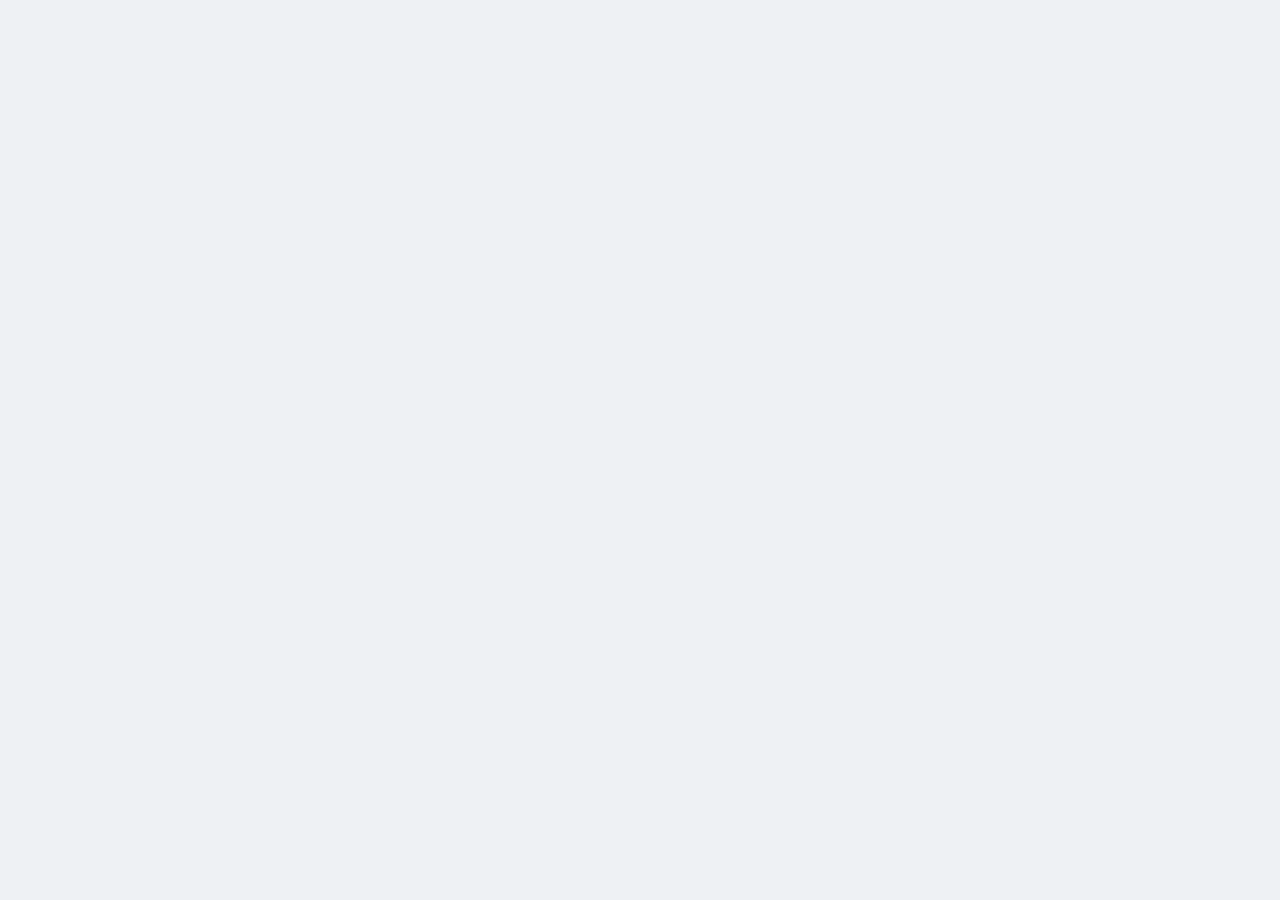
==== index.html @ 9378d2e9 "InvoiceDesk: open-source team invoicing on Supabase Team logins with admin and member roles, custome" ====
<!doctype html>
<html lang="en">
<head>
  <meta charset="utf-8">
  <meta name="viewport" content="width=device-width, initial-scale=1">
  <title>InvoiceDesk – invoicing for small teams</title>
  <meta name="description" content="Free, open-source invoicing for small businesses and freelancers: team logins, customers, items, payment methods, payment tracking and reports.">
  <meta name="theme-color" content="#0f766e">
  <link rel="icon" href="assets/img/favicon.svg" type="image/svg+xml">
  <link rel="stylesheet" href="assets/app.css">
  <script src="config.js"></script>
  <script type="module" src="assets/js/main.js"></script>
</head>
<body>
  <!-- shown until config.js has Supabase keys -->
  <section id="setup" class="center-screen" hidden>
    <div class="card narrow">
      <h1>Almost there</h1>
      <p>InvoiceDesk needs a Supabase project. Put your project URL and publishable key in <code>config.js</code>, then reload.
        See <code>README.md</code> for the 10-minute setup.</p>
    </div>
  </section>

  <section id="auth" class="center-screen" hidden>
    <div class="brand big"><img src="assets/img/favicon.svg" alt="" width="40" height="40"> InvoiceDesk</div>
    <form class="card narrow" id="auth-form">
      <h1 id="auth-title">Sign in</h1>
      <p class="msg" id="auth-msg" hidden></p>
      <label class="fld" id="auth-name"><span>Your name</span><input name="name" autocomplete="name" maxlength="80"></label>
      <label class="fld" id="auth-email"><span>Email</span><input name="email" type="email" autocomplete="email"></label>
      <label class="fld" id="auth-pass"><span>Password</span><input name="password" type="password" minlength="8"></label>
      <button class="btn primary block" id="auth-submit">Sign in</button>
      <div class="auth-links" id="auth-links"></div>
    </form>
    <p class="foot">Free and open source · Invoices, payments and reports for small teams</p>
  </section>

  <section id="onboard" class="center-screen" hidden>
    <div class="brand big"><img src="assets/img/favicon.svg" alt="" width="40" height="40"> InvoiceDesk</div>
    <div class="card narrow">
      <h1>Welcome!</h1>
      <p>You’re signed in as <strong id="onboard-email"></strong>.</p>
      <h2>Joining a team?</h2>
      <p class="sub">Ask your admin to invite this email address in <em>Team</em>, then click:</p>
      <button class="btn block" id="onboard-check" type="button">I’ve been invited – check again</button>
      <h2>Or start your own business</h2>
      <form id="onboard-form" class="stack">
        <label class="fld"><span>Business name</span><input name="name" required maxlength="120" placeholder="e.g. Sharma Design Studio"></label>
        <button class="btn primary block">Create business</button>
        <p class="sub">You’ll be its admin and can invite your team.</p>
      </form>
      <button class="btn ghost block" data-signout type="button">Sign out</button>
    </div>
  </section>

  <div id="shell" hidden>
    <header class="topbar">
      <button class="icon-btn" id="menu-btn" aria-label="Menu">☰</button>
      <span class="brand"><img src="assets/img/favicon.svg" alt="" width="24" height="24"> InvoiceDesk</span>
    </header>
    <aside class="sidebar">
      <div class="brand"><img src="assets/img/favicon.svg" alt="" width="28" height="28"> InvoiceDesk</div>
      <div class="biz" id="biz-name"></div>
      <nav id="nav" aria-label="Main"></nav>
      <div class="me-box">
        <div class="me" id="me"></div>
        <button class="btn sm ghost block" data-signout type="button">Sign out</button>
      </div>
    </aside>
    <main id="main"></main>
  </div>

  <div id="toast" class="toast" role="status" aria-live="polite" hidden></div>
  <div id="print-area"></div>
</body>
</html>
---- assets/app.css ----
:root {
  --bg: #eef1f4;
  --card: #ffffff;
  --ink: #1f2933;
  --muted: #6b7785;
  --line: #d9dee4;
  --soft: #f6f8fa;
  --accent: #0f766e;
  --accent-dark: #0b5d57;
  --accent-soft: #e6f4f2;
  --good: #15803d;
  --good-soft: #e8f6ec;
  --warn: #b45309;
  --warn-soft: #fdf3e2;
  --bad: #c2410c;
  --bad-soft: #fdece4;
  --radius: 10px;
  --side: 232px;
  font-family: system-ui, -apple-system, "Segoe UI", Roboto, Helvetica, Arial, sans-serif;
  color: var(--ink);
  font-size: 14px;
}
* { box-sizing: border-box; }
body { margin: 0; background: var(--bg); line-height: 1.45; }
button, input, select, textarea { font: inherit; color: inherit; }
[hidden] { display: none !important; }
a { color: var(--accent); }
h1 { font-size: 22px; margin: 0; }
h2 { font-size: 16px; margin: 0 0 12px; }
h3 { font-size: 14px; margin: 20px 0 10px; color: var(--muted); text-transform: uppercase; letter-spacing: .04em; }
code { background: var(--soft); padding: 1px 5px; border-radius: 4px; }
.sub, .hint { color: var(--muted); font-size: 12.5px; }
.hint { margin: 6px 0 0; }
.grow { flex: 1; }
.nowrap { white-space: nowrap; }
.lead { color: var(--muted); max-width: 760px; margin: -6px 0 16px; }
.loading { padding: 48px; text-align: center; color: var(--muted); }
.empty { padding: 28px; text-align: center; color: var(--muted); }

/* ---------- buttons & fields ---------- */
.btn {
  display: inline-flex; align-items: center; justify-content: center; gap: 6px; padding: 8px 14px;
  border: 1px solid var(--line); border-radius: 8px; background: var(--card); cursor: pointer;
  text-decoration: none; color: var(--ink); font-weight: 500; white-space: nowrap;
}
.btn:hover { background: var(--soft); }
.btn:disabled { opacity: .6; cursor: default; }
.btn.primary { background: var(--accent); border-color: var(--accent); color: #fff; }
.btn.primary:hover { background: var(--accent-dark); }
.btn.ghost { background: transparent; border-color: transparent; }
.btn.ghost:hover { background: rgba(0, 0, 0, .05); }
.btn.danger-ghost { background: transparent; border-color: transparent; color: var(--bad); }
.btn.danger-ghost:hover { background: var(--bad-soft); }
.btn.sm { padding: 5px 10px; font-size: 13px; }
.btn.block { width: 100%; }
.btn-row { display: flex; gap: 8px; }
.btn-row > * { flex: 1; }
.icon-btn { border: 0; background: transparent; cursor: pointer; padding: 4px 8px; border-radius: 6px; color: var(--muted); font-size: 15px; }
.icon-btn:hover { background: var(--soft); color: var(--ink); }

input, select, textarea {
  border: 1px solid var(--line); border-radius: 7px; padding: 7px 10px; background: #fff; min-width: 0;
}
input:focus, select:focus, textarea:focus { outline: 2px solid var(--accent-soft); border-color: var(--accent); }
textarea { resize: vertical; }
input:disabled, select:disabled, textarea:disabled { background: var(--soft); color: var(--ink); }
.fld { display: flex; flex-direction: column; gap: 4px; margin-bottom: 12px; min-width: 0; }
.fld > span { font-size: 12.5px; color: var(--muted); font-weight: 500; }
.fld.end { justify-content: flex-end; }
.fld.inline { flex-direction: row; align-items: center; gap: 6px; margin: 0; }
.row2 { display: grid; grid-template-columns: 1fr 1fr; gap: 12px; }
.row3 { display: grid; grid-template-columns: 1fr 1fr 1fr; gap: 12px; }
.check { display: inline-flex; align-items: center; gap: 8px; cursor: pointer; }
.with-btn { display: flex; gap: 8px; }
.with-btn select { flex: 1; }
.stack { display: flex; flex-direction: column; gap: 10px; }
.stack .fld { margin: 0; }

/* ---------- cards, chips, tables ---------- */
.card { background: var(--card); border: 1px solid var(--line); border-radius: var(--radius); padding: 18px; margin-bottom: 16px; }
.card.narrow { width: min(420px, 100%); }
.card-head { display: flex; align-items: center; justify-content: space-between; gap: 12px; margin-bottom: 12px; }
.card-head h2 { margin: 0; }
.chip { display: inline-block; padding: 2px 8px; border-radius: 999px; font-size: 12px; font-weight: 600; background: var(--soft); color: var(--muted); vertical-align: middle; }
.chip-paid { background: var(--good-soft); color: var(--good); }
.chip-partial { background: var(--warn-soft); color: var(--warn); }
.chip-overdue { background: var(--bad-soft); color: var(--bad); }
.chip-unpaid { background: #eef2ff; color: #4338ca; }
.chip-admin { background: var(--accent-soft); color: var(--accent); }
.table-wrap { padding: 0; overflow-x: auto; }
.table-wrap .card-head { padding: 16px 18px 0; }
.tbl { width: 100%; border-collapse: collapse; }
.tbl th { text-align: left; font-size: 12px; color: var(--muted); font-weight: 600; padding: 10px 14px; border-bottom: 1px solid var(--line); background: var(--soft); white-space: nowrap; }
.tbl td { padding: 10px 14px; border-bottom: 1px solid #eceff2; vertical-align: top; }
.tbl tbody tr:last-child td { border-bottom: 0; }
.tbl tfoot td { font-weight: 700; border-top: 1px solid var(--line); background: var(--soft); }
.tbl .r { text-align: right; }
.tbl tr.click { cursor: pointer; }
.tbl tr.click:hover td { background: #f9fbfb; }
.tbl.compact td, .tbl.compact th { padding: 7px 0; background: none; }
.tbl.compact td + td, .tbl.compact th + th { padding-left: 12px; }
.card > .tbl.compact { margin-top: -4px; }
.due { color: var(--warn); font-weight: 600; }
.bad-text { color: var(--bad); font-weight: 600; }
.share { display: inline-block; width: 60px; height: 6px; background: var(--soft); border-radius: 3px; overflow: hidden; vertical-align: middle; }
.share i { display: block; height: 100%; background: var(--accent); }
.bar-cell { width: 45%; }
.bar-cell .share { width: 100%; }

/* ---------- layout ---------- */
.center-screen { min-height: 100vh; display: flex; flex-direction: column; align-items: center; justify-content: center; padding: 24px 16px; gap: 18px; }
.center-screen h1 { margin-bottom: 14px; }
.center-screen h2 { margin: 20px 0 6px; font-size: 15px; }
.center-screen .foot { color: var(--muted); font-size: 12.5px; text-align: center; }
.msg { background: var(--accent-soft); border-radius: 8px; padding: 10px 12px; margin: 0 0 14px; }
.auth-links { display: flex; justify-content: space-between; flex-wrap: wrap; gap: 8px; margin-top: 14px; font-size: 13px; }
.brand { display: flex; align-items: center; gap: 10px; font-weight: 700; font-size: 17px; }
.brand.big { font-size: 24px; }

.topbar { display: none; }
.sidebar {
  position: fixed; inset: 0 auto 0 0; width: var(--side); background: #12302d; color: #d6e6e3;
  display: flex; flex-direction: column; padding: 18px 12px; gap: 14px; z-index: 20;
}
.sidebar .brand { color: #fff; padding: 0 8px; }
.biz { padding: 8px 10px; background: rgba(255, 255, 255, .07); border-radius: 8px; font-weight: 600; color: #fff; overflow: hidden; text-overflow: ellipsis; }
.biz select { width: 100%; background: transparent; color: #fff; border-color: rgba(255, 255, 255, .25); }
.biz select option { color: var(--ink); }
#nav { display: flex; flex-direction: column; gap: 2px; flex: 1; }
#nav a { display: flex; align-items: center; gap: 10px; padding: 9px 10px; border-radius: 8px; color: inherit; text-decoration: none; font-weight: 500; }
#nav a:hover { background: rgba(255, 255, 255, .07); color: #fff; }
#nav a.active { background: var(--accent); color: #fff; }
.me-box { border-top: 1px solid rgba(255, 255, 255, .1); padding-top: 12px; }
.me-box .btn { color: #d6e6e3; }
.me-box .btn:hover { background: rgba(255, 255, 255, .08); }
.me { display: flex; align-items: center; gap: 10px; padding: 0 6px 8px; }
.me-text { display: flex; flex-direction: column; min-width: 0; }
.me-text strong { color: #fff; overflow: hidden; text-overflow: ellipsis; white-space: nowrap; }
.me-text em { font-style: normal; font-size: 12px; opacity: .75; }
.avatar { width: 34px; height: 34px; border-radius: 50%; background: var(--accent); color: #fff; display: inline-flex; align-items: center; justify-content: center; font-weight: 700; font-size: 13px; flex-shrink: 0; }
.avatar.ghost { background: var(--soft); color: var(--muted); border: 1px dashed var(--line); }
#main { margin-left: var(--side); padding: 24px 28px 60px; max-width: calc(var(--side) + 1240px); }

.page-head { display: flex; align-items: center; justify-content: space-between; gap: 12px; margin-bottom: 18px; flex-wrap: wrap; }
.page-head .count { color: var(--muted); font-weight: 500; font-size: 16px; margin-left: 4px; }
.page-head .actions { display: flex; gap: 8px; flex-wrap: wrap; }
.toolbar { display: flex; gap: 10px; flex-wrap: wrap; align-items: center; margin-bottom: 14px; }
.toolbar input[type=search] { flex: 1; min-width: 200px; max-width: 360px; }
.custom-dates { display: inline-flex; align-items: center; gap: 6px; }
.banner { background: var(--warn-soft); border: 1px solid #f4d8a8; color: #7c3d06; border-radius: var(--radius); padding: 12px 14px; margin-bottom: 16px; }

.kpis { display: grid; grid-template-columns: repeat(3, 1fr); gap: 12px; margin-bottom: 16px; }
.kpis.six { grid-template-columns: repeat(3, 1fr); }
.kpi { background: var(--card); border: 1px solid var(--line); border-radius: var(--radius); padding: 14px 16px; display: flex; flex-direction: column; gap: 2px; border-left: 4px solid var(--line); min-width: 0; }
.kpi span { color: var(--muted); font-size: 12.5px; font-weight: 600; text-transform: uppercase; letter-spacing: .03em; }
.kpi strong { font-size: 22px; overflow-wrap: anywhere; }
.kpi em { font-style: normal; color: var(--muted); font-size: 12.5px; }
.kpi.good { border-left-color: var(--good); }
.kpi.warn { border-left-color: var(--warn); }
.kpi.bad { border-left-color: var(--bad); }
.kpi.bad strong { color: var(--bad); }
.grid2 { display: grid; grid-template-columns: 1fr 1fr; gap: 16px; }
.grid2 > .card { margin-bottom: 16px; }

.chart { width: 100%; height: auto; max-height: 260px; display: block; }
.chart .axis { stroke: var(--line); }
.chart text { font-size: 11px; fill: var(--muted); }
.bar-inv { fill: #a7b4c2; background: #a7b4c2; }
.bar-rec { fill: var(--accent); background: var(--accent); }
.legend { display: inline-flex; align-items: center; gap: 6px; font-size: 12.5px; color: var(--muted); }
.legend i { display: inline-block; width: 10px; height: 10px; border-radius: 2px; margin-left: 8px; }

/* ---------- invoice editor ---------- */
.editor { display: grid; grid-template-columns: minmax(0, 1fr) 280px; gap: 18px; align-items: start; }
.paper { padding: 28px; margin: 0; }
.paper fieldset { border: 0; padding: 0; margin: 0; min-width: 0; }
.p-top { display: flex; justify-content: space-between; gap: 24px; }
.p-from { flex: 1; max-width: 360px; }
.p-title { display: flex; flex-direction: column; align-items: flex-end; gap: 8px; }
.title-in { font-size: 28px; font-weight: 300; text-align: right; width: 220px; letter-spacing: 1px; }
.p-title .fld.inline input { width: 160px; text-align: right; }
.p-mid { display: grid; grid-template-columns: minmax(0, 1fr) 220px; gap: 24px; margin-top: 18px; }
.p-meta .fld { margin-bottom: 8px; }
.lines { width: 100%; border-collapse: collapse; margin-top: 18px; table-layout: fixed; }
.lines th { background: #1f2933; color: #fff; padding: 8px 10px; text-align: left; font-size: 12.5px; font-weight: 600; }
.lines th:first-child { border-radius: 7px 0 0 7px; }
.lines th:last-child { border-radius: 0 7px 7px 0; width: 40px; }
.lines th:nth-child(2) { width: 90px; }
.lines th:nth-child(3), .lines th:nth-child(4) { width: 130px; }
.lines .r { text-align: right; }
.lines td { padding: 6px 4px; border-bottom: 1px solid #eceff2; }
.lines td input { width: 100%; }
.lines td.r input { text-align: right; }
.lines td.amount { padding-right: 10px; white-space: nowrap; }
.line-actions { display: flex; gap: 10px; align-items: center; margin-top: 10px; flex-wrap: wrap; }
select.sm { padding: 5px 8px; font-size: 13px; }
.p-bottom { display: grid; grid-template-columns: minmax(0, 1fr) 300px; gap: 24px; margin-top: 22px; }
.t-row { display: flex; justify-content: space-between; align-items: center; gap: 10px; padding: 5px 0; }
.t-row.strong { font-weight: 700; }
.t-row.bal { border-top: 1px solid var(--line); margin-top: 4px; padding-top: 9px; font-size: 15px; }
.t-row.adj { color: var(--muted); }
.adj-in { display: inline-flex; gap: 4px; }
.adj-in input { width: 84px; text-align: right; }
.adj-in select { padding: 7px 4px; }
.tax-label { width: 80px; padding: 3px 6px; }
.p-pay { margin-top: 22px; padding-top: 16px; border-top: 1px solid var(--line); }
.p-pay-head { display: flex; justify-content: space-between; margin-bottom: 10px; }
.pay-picks { display: grid; grid-template-columns: repeat(auto-fill, minmax(200px, 1fr)); gap: 8px; }
.pay-pick { display: flex; gap: 8px; align-items: flex-start; padding: 9px 10px; border: 1px solid var(--line); border-radius: 8px; cursor: pointer; }
.pay-pick:has(input:checked) { border-color: var(--accent); background: var(--accent-soft); }
.pay-pick span { display: flex; flex-direction: column; min-width: 0; }
.pay-pick em { font-style: normal; color: var(--muted); font-size: 12.5px; overflow: hidden; text-overflow: ellipsis; white-space: nowrap; }
.side-panel { position: sticky; top: 16px; }
.side-panel .card { margin-bottom: 12px; }
.side-panel .small { font-size: 13px; }
.panel-head { display: flex; justify-content: space-between; }
.pay-list { list-style: none; margin: 0; padding: 0; display: flex; flex-direction: column; gap: 8px; }
.pay-list li { display: flex; justify-content: space-between; gap: 8px; padding: 8px 10px; background: var(--good-soft); border-radius: 8px; }
.preview-paper { background: #fff; padding: 28px; border: 1px solid var(--line); border-radius: 6px; }

/* ---------- payment methods, team, settings ---------- */
.pm-grid { display: grid; grid-template-columns: repeat(auto-fill, minmax(280px, 1fr)); gap: 12px; }
.pm { display: flex; gap: 14px; align-items: flex-start; margin: 0; }
.pm.click { cursor: pointer; }
.pm.click:hover { border-color: var(--accent); }
.pm-qr { width: 72px; height: 72px; object-fit: contain; border: 1px solid var(--line); border-radius: 6px; }
.pm-icon { width: 44px; height: 44px; border-radius: 10px; background: var(--accent-soft); color: var(--accent); display: flex; align-items: center; justify-content: center; font-weight: 800; font-size: 18px; flex-shrink: 0; }
.pm-text { min-width: 0; }
.pm-name { font-weight: 700; }
.pm-type { color: var(--muted); font-size: 12.5px; }
.pm-value { white-space: pre-wrap; margin-top: 6px; overflow-wrap: anywhere; }
.qr-pick, .logo-pick { display: flex; align-items: center; gap: 10px; flex-wrap: wrap; }
.qr-pick img { width: 90px; height: 90px; object-fit: contain; border: 1px solid var(--line); border-radius: 6px; }
.logo-pick img { max-width: 140px; max-height: 60px; object-fit: contain; }
.fld em { font-style: normal; font-weight: 400; }
.people { list-style: none; margin: 0; padding: 0; }
.people li { display: flex; align-items: center; gap: 12px; padding: 10px 0; border-bottom: 1px solid #eceff2; flex-wrap: wrap; }
.people li:last-child { border-bottom: 0; }
.invite-form { display: flex; gap: 8px; flex-wrap: wrap; }
.invite-form input { flex: 1; min-width: 220px; }
.perm-card { display: flex; flex-direction: column; gap: 6px; background: var(--accent-soft); border-color: #bfe0db; }
.switch-row { display: flex; gap: 12px; align-items: flex-start; padding: 12px; border: 1px solid var(--line); border-radius: 8px; margin-bottom: 10px; cursor: pointer; }
.switch-row input { width: 18px; height: 18px; margin-top: 2px; accent-color: var(--accent); }
.switch-row span { display: flex; flex-direction: column; }
.switch-row em { font-style: normal; color: var(--muted); font-size: 13px; }
.form-end { display: flex; justify-content: flex-end; margin-top: 8px; }
input[type=checkbox] { accent-color: var(--accent); }

/* ---------- dialog & toast ---------- */
.dlg { border: 0; border-radius: 12px; padding: 0; width: min(520px, calc(100vw - 24px)); box-shadow: 0 20px 60px rgba(0, 0, 0, .25); }
.dlg.wide { width: min(860px, calc(100vw - 24px)); }
.dlg::backdrop { background: rgba(15, 23, 32, .45); }
.dlg header { display: flex; justify-content: space-between; align-items: center; padding: 16px 18px 6px; }
.dlg header h2 { margin: 0; }
.dlg-body { padding: 10px 18px; max-height: 70vh; overflow: auto; }
.dlg footer { display: flex; gap: 8px; padding: 12px 18px 16px; border-top: 1px solid #eceff2; }
.toast { position: fixed; left: 50%; bottom: 24px; transform: translateX(-50%); background: #1f2933; color: #fff; padding: 10px 16px; border-radius: 8px; z-index: 1000; max-width: calc(100vw - 32px); box-shadow: 0 8px 24px rgba(0, 0, 0, .2); }
.toast.error { background: var(--bad); }

/* ---------- printable invoice (also used for the PDF) ---------- */
#print-area { display: none; }
.doc { -webkit-print-color-adjust: exact; print-color-adjust: exact; width: 100%; color: #1f2933; font-family: Helvetica, Arial, sans-serif; font-size: 11px; line-height: 1.45; background: #fff; }
.doc * { box-sizing: border-box; }
.doc .d-top { display: flex; justify-content: space-between; gap: 24px; }
.doc .d-logo { max-width: 200px; max-height: 90px; object-fit: contain; display: block; margin-bottom: 12px; }
.doc .d-title { text-align: right; }
.doc .d-title h1 { margin: 0; font-size: 30px; font-weight: 300; letter-spacing: 1px; }
.doc .d-title .num { color: #6b7785; font-size: 13px; margin-top: 2px; }
.doc .d-stamp { display: inline-block; margin-top: 8px; padding: 3px 12px; border: 2px solid #15803d; color: #15803d; border-radius: 4px; font-weight: 800; letter-spacing: 2px; font-size: 13px; }
.doc .d-from { font-weight: 600; white-space: pre-wrap; }
.doc .d-mid { display: flex; justify-content: space-between; gap: 24px; margin-top: 24px; }
.doc .d-parties { display: flex; gap: 32px; }
.doc .k { color: #6b7785; margin-bottom: 2px; }
.doc .d-parties .v { white-space: pre-wrap; font-weight: 600; min-width: 120px; }
.doc .d-meta { border-collapse: collapse; }
.doc .d-meta td { padding: 2px 0 2px 16px; text-align: right; }
.doc .d-meta td:first-child { color: #6b7785; }
.doc .d-meta tr.bal td { background: #f1f4f7; font-weight: 700; padding-top: 6px; padding-bottom: 6px; font-size: 12px; }
.doc .d-meta tr.bal td:last-child { padding-right: 8px; }
.doc .d-items { width: 100%; border-collapse: collapse; margin-top: 28px; table-layout: fixed; }
.doc .d-items th:nth-child(2) { width: 70px; }
.doc .d-items th:nth-child(3), .doc .d-items th:nth-child(4) { width: 120px; }
.doc .d-items td:first-child { overflow-wrap: anywhere; }
.doc .d-items th { background: #1f2933; color: #fff; text-align: left; padding: 7px 10px; font-weight: 600; }
.doc .d-items td { padding: 8px 10px; border-bottom: 1px solid #e6e9ed; vertical-align: top; white-space: pre-wrap; }
.doc .d-items .r { text-align: right; white-space: nowrap; }
.doc .d-items tr { page-break-inside: avoid; }
.doc .d-totals { margin-left: auto; margin-top: 16px; border-collapse: collapse; min-width: 260px; page-break-inside: avoid; }
.doc .d-totals td { padding: 3px 0 3px 24px; text-align: right; }
.doc .d-totals td:first-child { color: #6b7785; }
.doc .d-totals tr.strong td { font-weight: 700; color: #1f2933; }
.doc .d-totals tr.bal td { border-top: 1px solid #d9dee4; padding-top: 8px; font-size: 13px; }
.doc .d-pays { margin-top: 26px; page-break-inside: avoid; }
.doc .d-h { font-weight: 700; font-size: 12px; margin-bottom: 8px; border-bottom: 1px solid #e6e9ed; padding-bottom: 4px; }
.doc .d-pay-grid { display: flex; flex-wrap: wrap; gap: 14px 28px; }
.doc .d-pay { display: flex; gap: 10px; align-items: flex-start; max-width: 320px; }
.doc .d-pay .v { white-space: pre-wrap; font-weight: 600; overflow-wrap: anywhere; }
.doc .d-qr { width: 96px; height: 96px; object-fit: contain; image-rendering: pixelated; }
.doc .d-notes { margin-top: 26px; page-break-inside: avoid; }
.doc .d-notes .v { white-space: pre-wrap; margin-bottom: 14px; }

@page { margin: 12.7mm; }
@media print {
  body { background: #fff; }
  body > *:not(#print-area) { display: none !important; }
  #print-area { display: block; }
}

/* ---------- small screens ---------- */
@media (max-width: 1100px) {
  .editor { grid-template-columns: 1fr; }
  .side-panel { position: static; }
  .kpis.six { grid-template-columns: repeat(2, 1fr); }
}
@media (max-width: 860px) {
  .topbar { display: flex; align-items: center; gap: 8px; position: sticky; top: 0; z-index: 15; background: #12302d; color: #fff; padding: 10px 12px; }
  .topbar .icon-btn { color: #fff; font-size: 20px; }
  .sidebar { transform: translateX(-100%); transition: transform .2s; box-shadow: 0 0 40px rgba(0, 0, 0, .3); }
  #shell.nav-open .sidebar { transform: none; }
  #main { margin-left: 0; padding: 16px 16px 60px; }
  .kpis, .grid2 { grid-template-columns: 1fr; }
  .p-top, .p-mid, .p-bottom { grid-template-columns: 1fr; display: grid; }
  .p-title { align-items: stretch; }
  .title-in, .p-title .fld.inline input { width: 100%; text-align: left; }
  .p-from { max-width: none; }
  .paper { padding: 16px; }
  .row3 { grid-template-columns: 1fr 1fr; }
}
@media (max-width: 560px) {
  .kpis.six { grid-template-columns: 1fr; }
  .row2, .row3 { grid-template-columns: 1fr; }
  .lines thead { display: none; }
  .lines, .lines tbody, .lines tr { display: block; }
  .lines tr { display: grid; grid-template-columns: 1fr 1fr 1fr auto; gap: 6px; padding: 10px 0; border-bottom: 1px solid #eceff2; }
  .lines td { border: 0; padding: 0; }
  .lines td:first-child { grid-column: 1 / -1; }
  .lines td.amount { align-self: center; }
}
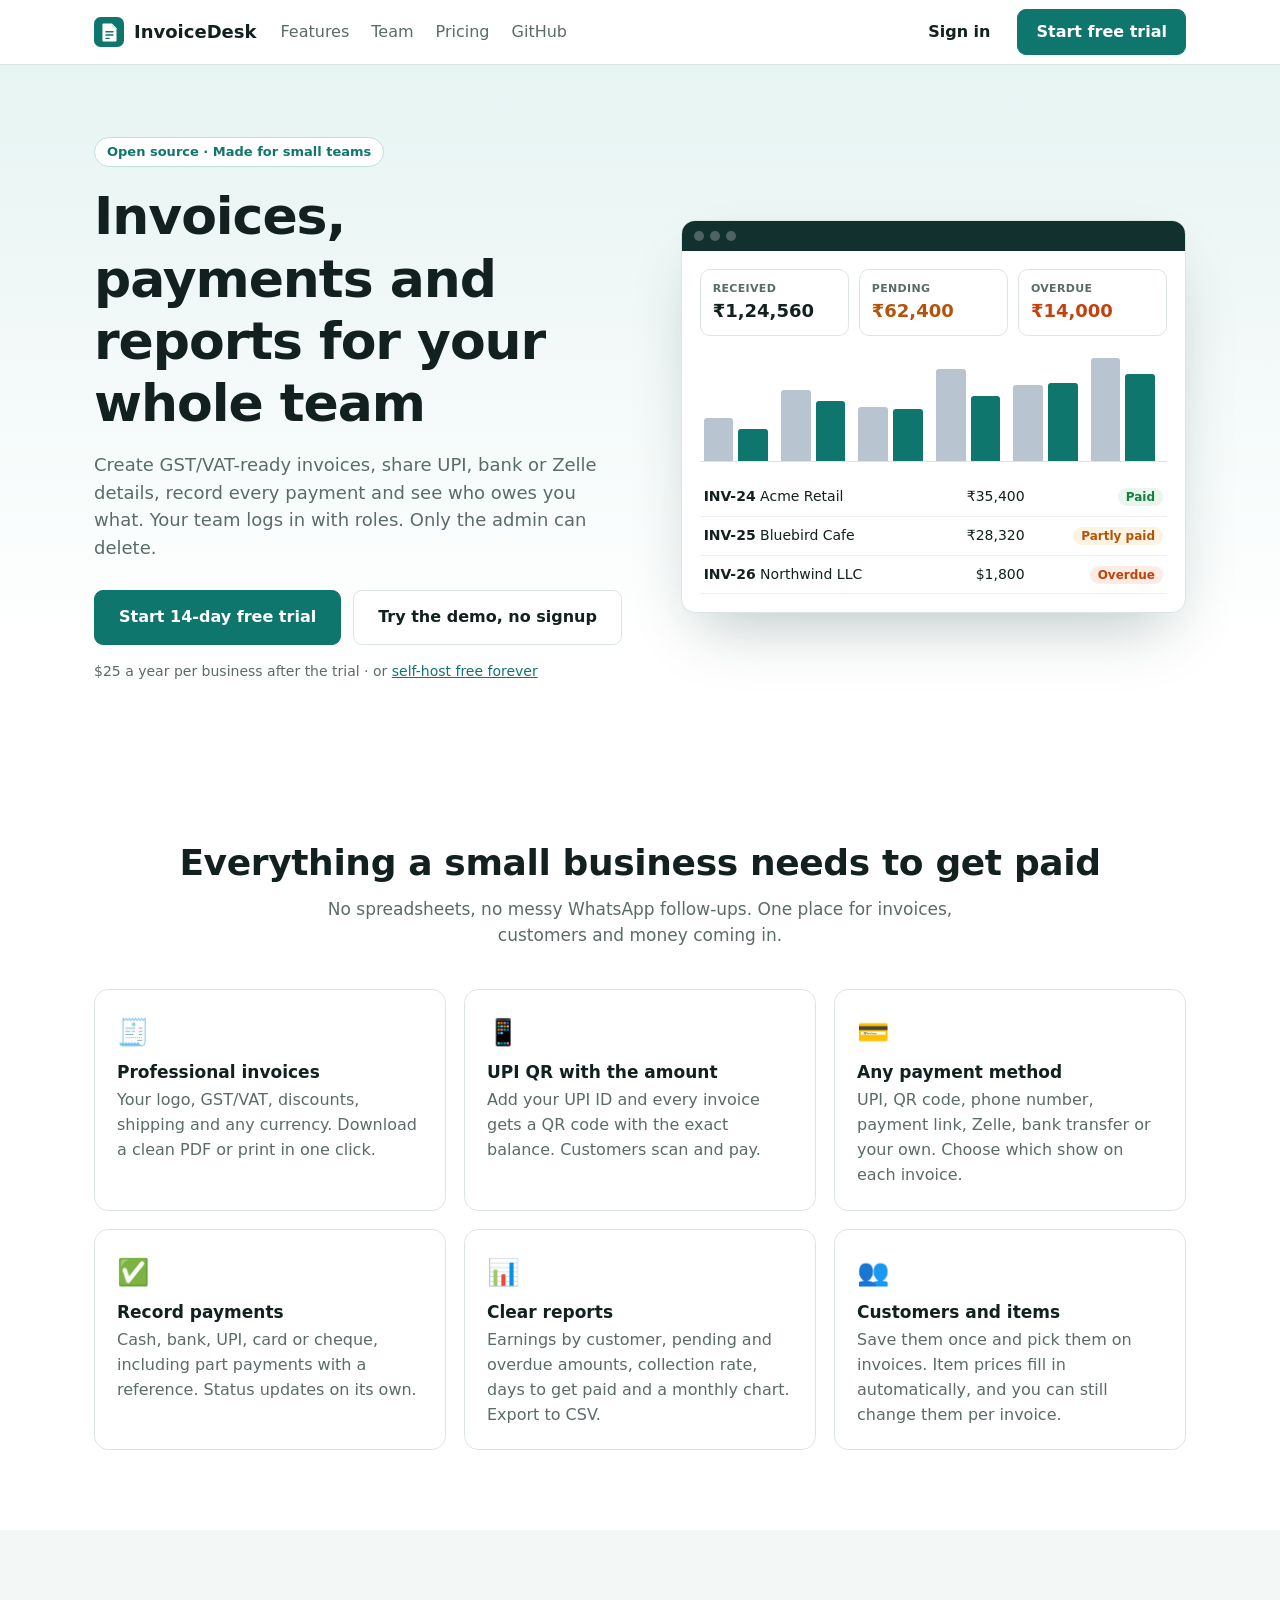
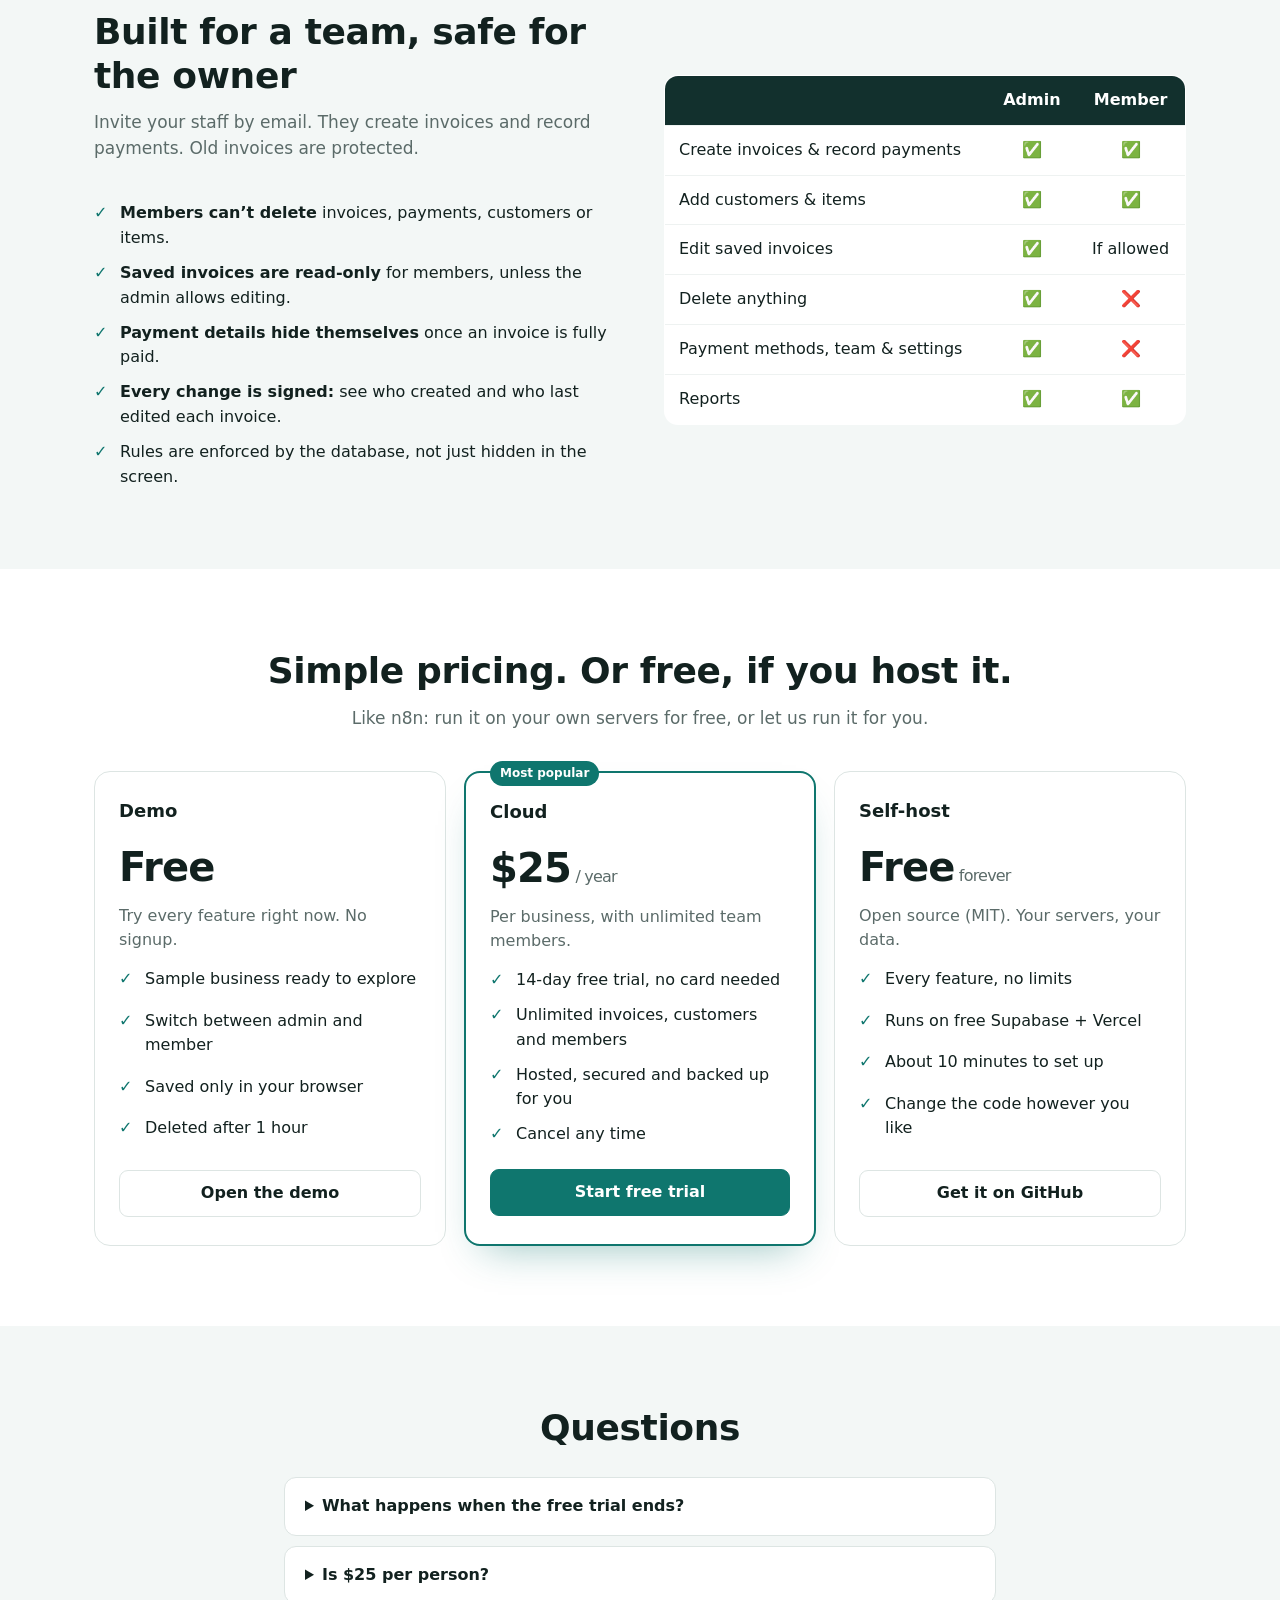
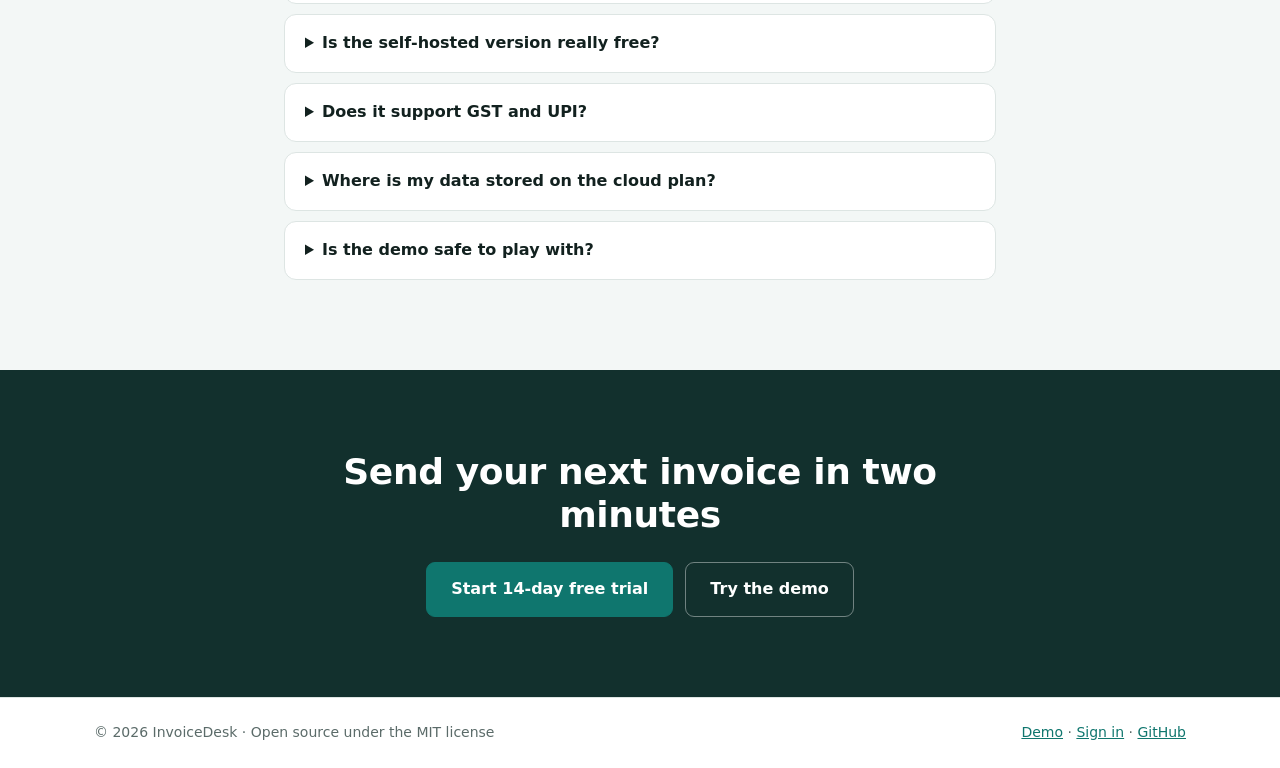
==== commit bc3d732c: "Add landing page, no-signup demo and optional Polar billing - Landing page with pricing: free demo, " ====
--- a/index.html
+++ b/index.html
@@ -3,74 +3,199 @@
 <head>
   <meta charset="utf-8">
   <meta name="viewport" content="width=device-width, initial-scale=1">
-  <title>InvoiceDesk – invoicing for small teams</title>
-  <meta name="description" content="Free, open-source invoicing for small businesses and freelancers: team logins, customers, items, payment methods, payment tracking and reports.">
+  <title>InvoiceDesk – open-source invoicing for small teams</title>
+  <meta name="description" content="Invoicing for small businesses and freelancers with team logins, customers, items, UPI / bank / Zelle payment details, payment tracking and reports. Self-host free, or use our cloud for $25 a year.">
   <meta name="theme-color" content="#0f766e">
+  <meta property="og:type" content="website">
+  <meta property="og:title" content="InvoiceDesk – open-source invoicing for small teams">
+  <meta property="og:description" content="Team logins, payment tracking and reports. Self-host free, or $25/year on our cloud. Try the demo without signing up.">
   <link rel="icon" href="assets/img/favicon.svg" type="image/svg+xml">
-  <link rel="stylesheet" href="assets/app.css">
+  <link rel="stylesheet" href="assets/site.css">
   <script src="config.js"></script>
-  <script type="module" src="assets/js/main.js"></script>
+  <!-- self-hosted copies can skip this page: set landing: false in config.js -->
+  <!-- email confirmation / password reset links that land here belong to the app -->
+  <script>
+    if ((window.INVOICEDESK && window.INVOICEDESK.landing === false) || /[?&](code|error_description)=/.test(location.search) || /access_token=|error_description=/.test(location.hash))
+      location.replace('app/' + location.search + location.hash);
+  </script>
+  <script type="application/ld+json">
+  {"@context":"https://schema.org","@type":"SoftwareApplication","name":"InvoiceDesk","applicationCategory":"BusinessApplication","operatingSystem":"Web",
+   "offers":[{"@type":"Offer","price":"0","priceCurrency":"USD","description":"Self-hosted, open source"},{"@type":"Offer","price":"25","priceCurrency":"USD","description":"Cloud, per business per year"}]}
+  </script>
 </head>
 <body>
-  <!-- shown until config.js has Supabase keys -->
-  <section id="setup" class="center-screen" hidden>
-    <div class="card narrow">
-      <h1>Almost there</h1>
-      <p>InvoiceDesk needs a Supabase project. Put your project URL and publishable key in <code>config.js</code>, then reload.
-        See <code>README.md</code> for the 10-minute setup.</p>
+  <header class="nav">
+    <div class="wrap nav-in">
+      <a class="logo" href="./"><img src="assets/img/favicon.svg" alt="" width="30" height="30"> InvoiceDesk</a>
+      <nav class="links" aria-label="Main">
+        <a href="#features">Features</a>
+        <a href="#team">Team</a>
+        <a href="#pricing">Pricing</a>
+        <a href="https://github.com/amanverma-gh/invoicedesk" target="_blank" rel="noopener">GitHub</a>
+      </nav>
+      <div class="nav-cta">
+        <a class="btn ghost" href="app/">Sign in</a>
+        <a class="btn primary" href="app/#signup">Start free trial</a>
+      </div>
     </div>
-  </section>
-
-  <section id="auth" class="center-screen" hidden>
-    <div class="brand big"><img src="assets/img/favicon.svg" alt="" width="40" height="40"> InvoiceDesk</div>
-    <form class="card narrow" id="auth-form">
-      <h1 id="auth-title">Sign in</h1>
-      <p class="msg" id="auth-msg" hidden></p>
-      <label class="fld" id="auth-name"><span>Your name</span><input name="name" autocomplete="name" maxlength="80"></label>
-      <label class="fld" id="auth-email"><span>Email</span><input name="email" type="email" autocomplete="email"></label>
-      <label class="fld" id="auth-pass"><span>Password</span><input name="password" type="password" minlength="8"></label>
-      <button class="btn primary block" id="auth-submit">Sign in</button>
-      <div class="auth-links" id="auth-links"></div>
-    </form>
-    <p class="foot">Free and open source · Invoices, payments and reports for small teams</p>
-  </section>
-
-  <section id="onboard" class="center-screen" hidden>
-    <div class="brand big"><img src="assets/img/favicon.svg" alt="" width="40" height="40"> InvoiceDesk</div>
-    <div class="card narrow">
-      <h1>Welcome!</h1>
-      <p>You’re signed in as <strong id="onboard-email"></strong>.</p>
-      <h2>Joining a team?</h2>
-      <p class="sub">Ask your admin to invite this email address in <em>Team</em>, then click:</p>
-      <button class="btn block" id="onboard-check" type="button">I’ve been invited – check again</button>
-      <h2>Or start your own business</h2>
-      <form id="onboard-form" class="stack">
-        <label class="fld"><span>Business name</span><input name="name" required maxlength="120" placeholder="e.g. Sharma Design Studio"></label>
-        <button class="btn primary block">Create business</button>
-        <p class="sub">You’ll be its admin and can invite your team.</p>
-      </form>
-      <button class="btn ghost block" data-signout type="button">Sign out</button>
+  </header>
+
+  <main>
+    <section class="hero">
+      <div class="wrap hero-in">
+        <div class="hero-text">
+          <span class="eyebrow">Open source · Made for small teams</span>
+          <h1>Invoices, payments and reports for your whole team</h1>
+          <p class="lead">Create GST/VAT-ready invoices, share UPI, bank or Zelle details, record every payment and see who owes you what. Your team logs in with roles. Only the admin can delete.</p>
+          <div class="cta-row">
+            <a class="btn primary big" href="app/#signup">Start 14-day free trial</a>
+            <a class="btn big" href="demo/">Try the demo, no signup</a>
+          </div>
+          <p class="fine">$25 a year per business after the trial · or <a href="https://github.com/amanverma-gh/invoicedesk" target="_blank" rel="noopener">self-host free forever</a></p>
+        </div>
+
+        <div class="mock" aria-hidden="true">
+          <div class="mock-bar"><i></i><i></i><i></i></div>
+          <div class="mock-body">
+            <div class="mock-kpis">
+              <div><span>Received</span><b>₹1,24,560</b></div>
+              <div><span>Pending</span><b class="warn">₹62,400</b></div>
+              <div><span>Overdue</span><b class="bad">₹14,000</b></div>
+            </div>
+            <div class="mock-chart">
+              <i style="height:40%"></i><i class="r" style="height:30%"></i>
+              <i style="height:65%"></i><i class="r" style="height:55%"></i>
+              <i style="height:50%"></i><i class="r" style="height:48%"></i>
+              <i style="height:85%"></i><i class="r" style="height:60%"></i>
+              <i style="height:70%"></i><i class="r" style="height:72%"></i>
+              <i style="height:95%"></i><i class="r" style="height:80%"></i>
+            </div>
+            <table>
+              <tr><td><b>INV-24</b> Acme Retail</td><td>₹35,400</td><td><em class="paid">Paid</em></td></tr>
+              <tr><td><b>INV-25</b> Bluebird Cafe</td><td>₹28,320</td><td><em class="part">Partly paid</em></td></tr>
+              <tr><td><b>INV-26</b> Northwind LLC</td><td>$1,800</td><td><em class="due">Overdue</em></td></tr>
+            </table>
+          </div>
+        </div>
+      </div>
+    </section>
+
+    <section class="section" id="features">
+      <div class="wrap">
+        <h2>Everything a small business needs to get paid</h2>
+        <p class="section-lead">No spreadsheets, no messy WhatsApp follow-ups. One place for invoices, customers and money coming in.</p>
+        <div class="grid3">
+          <article class="feat"><span>🧾</span><h3>Professional invoices</h3><p>Your logo, GST/VAT, discounts, shipping and any currency. Download a clean PDF or print in one click.</p></article>
+          <article class="feat"><span>📱</span><h3>UPI QR with the amount</h3><p>Add your UPI ID and every invoice gets a QR code with the exact balance. Customers scan and pay.</p></article>
+          <article class="feat"><span>💳</span><h3>Any payment method</h3><p>UPI, QR code, phone number, payment link, Zelle, bank transfer or your own. Choose which show on each invoice.</p></article>
+          <article class="feat"><span>✅</span><h3>Record payments</h3><p>Cash, bank, UPI, card or cheque, including part payments with a reference. Status updates on its own.</p></article>
+          <article class="feat"><span>📊</span><h3>Clear reports</h3><p>Earnings by customer, pending and overdue amounts, collection rate, days to get paid and a monthly chart. Export to CSV.</p></article>
+          <article class="feat"><span>👥</span><h3>Customers and items</h3><p>Save them once and pick them on invoices. Item prices fill in automatically, and you can still change them per invoice.</p></article>
+        </div>
+      </div>
+    </section>
+
+    <section class="section alt" id="team">
+      <div class="wrap team-in">
+        <div>
+          <h2>Built for a team, safe for the owner</h2>
+          <p class="section-lead left">Invite your staff by email. They create invoices and record payments. Old invoices are protected.</p>
+          <ul class="ticks">
+            <li><b>Members can’t delete</b> invoices, payments, customers or items.</li>
+            <li><b>Saved invoices are read-only</b> for members, unless the admin allows editing.</li>
+            <li><b>Payment details hide themselves</b> once an invoice is fully paid.</li>
+            <li><b>Every change is signed:</b> see who created and who last edited each invoice.</li>
+            <li>Rules are enforced by the database, not just hidden in the screen.</li>
+          </ul>
+        </div>
+        <table class="roles">
+          <thead><tr><th></th><th>Admin</th><th>Member</th></tr></thead>
+          <tbody>
+            <tr><td>Create invoices &amp; record payments</td><td>✅</td><td>✅</td></tr>
+            <tr><td>Add customers &amp; items</td><td>✅</td><td>✅</td></tr>
+            <tr><td>Edit saved invoices</td><td>✅</td><td>If allowed</td></tr>
+            <tr><td>Delete anything</td><td>✅</td><td>❌</td></tr>
+            <tr><td>Payment methods, team &amp; settings</td><td>✅</td><td>❌</td></tr>
+            <tr><td>Reports</td><td>✅</td><td>✅</td></tr>
+          </tbody>
+        </table>
+      </div>
+    </section>
+
+    <section class="section" id="pricing">
+      <div class="wrap">
+        <h2>Simple pricing. Or free, if you host it.</h2>
+        <p class="section-lead">Like n8n: run it on your own servers for free, or let us run it for you.</p>
+        <div class="grid3 prices">
+          <article class="price">
+            <h3>Demo</h3>
+            <div class="amount">Free</div>
+            <p class="desc">Try every feature right now. No signup.</p>
+            <ul class="ticks">
+              <li>Sample business ready to explore</li>
+              <li>Switch between admin and member</li>
+              <li>Saved only in your browser</li>
+              <li>Deleted after 1 hour</li>
+            </ul>
+            <a class="btn block" href="demo/">Open the demo</a>
+          </article>
+          <article class="price featured">
+            <span class="badge">Most popular</span>
+            <h3>Cloud</h3>
+            <div class="amount">$25<span> / year</span></div>
+            <p class="desc">Per business, with unlimited team members.</p>
+            <ul class="ticks">
+              <li>14-day free trial, no card needed</li>
+              <li>Unlimited invoices, customers and members</li>
+              <li>Hosted, secured and backed up for you</li>
+              <li>Cancel any time</li>
+            </ul>
+            <a class="btn primary block" href="app/#signup">Start free trial</a>
+          </article>
+          <article class="price">
+            <h3>Self-host</h3>
+            <div class="amount">Free<span> forever</span></div>
+            <p class="desc">Open source (MIT). Your servers, your data.</p>
+            <ul class="ticks">
+              <li>Every feature, no limits</li>
+              <li>Runs on free Supabase + Vercel</li>
+              <li>About 10 minutes to set up</li>
+              <li>Change the code however you like</li>
+            </ul>
+            <a class="btn block" href="https://github.com/amanverma-gh/invoicedesk" target="_blank" rel="noopener">Get it on GitHub</a>
+          </article>
+        </div>
+      </div>
+    </section>
+
+    <section class="section alt" id="faq">
+      <div class="wrap narrow">
+        <h2>Questions</h2>
+        <details><summary>What happens when the free trial ends?</summary><p>Your account is locked until the admin subscribes for $25 a year. Nothing is deleted: subscribe and everything is back exactly as you left it.</p></details>
+        <details><summary>Is $25 per person?</summary><p>No. It is $25 a year per business, however many team members you add.</p></details>
+        <details><summary>Is the self-hosted version really free?</summary><p>Yes. The full source code is on GitHub under the MIT license. Create a free Supabase project, run one SQL file and deploy the files to any static host.</p></details>
+        <details><summary>Does it support GST and UPI?</summary><p>Yes. Set your GST rate and GSTIN once. Add your UPI ID and each invoice shows a QR code with the exact amount due. Customers abroad can pay by Zelle, bank transfer or a payment link.</p></details>
+        <details><summary>Where is my data stored on the cloud plan?</summary><p>In a Supabase (PostgreSQL) database with row-level security, so each business can only ever see its own data.</p></details>
+        <details><summary>Is the demo safe to play with?</summary><p>Yes. It never touches our servers. Everything stays in your browser and is deleted automatically after one hour.</p></details>
+      </div>
+    </section>
+
+    <section class="section final">
+      <div class="wrap narrow center">
+        <h2>Send your next invoice in two minutes</h2>
+        <div class="cta-row center">
+          <a class="btn primary big" href="app/#signup">Start 14-day free trial</a>
+          <a class="btn big light" href="demo/">Try the demo</a>
+        </div>
+      </div>
+    </section>
+  </main>
+
+  <footer class="foot">
+    <div class="wrap foot-in">
+      <span>© 2026 InvoiceDesk · Open source under the MIT license</span>
+      <span><a href="demo/">Demo</a> · <a href="app/">Sign in</a> · <a href="https://github.com/amanverma-gh/invoicedesk" target="_blank" rel="noopener">GitHub</a></span>
     </div>
-  </section>
-
-  <div id="shell" hidden>
-    <header class="topbar">
-      <button class="icon-btn" id="menu-btn" aria-label="Menu">☰</button>
-      <span class="brand"><img src="assets/img/favicon.svg" alt="" width="24" height="24"> InvoiceDesk</span>
-    </header>
-    <aside class="sidebar">
-      <div class="brand"><img src="assets/img/favicon.svg" alt="" width="28" height="28"> InvoiceDesk</div>
-      <div class="biz" id="biz-name"></div>
-      <nav id="nav" aria-label="Main"></nav>
-      <div class="me-box">
-        <div class="me" id="me"></div>
-        <button class="btn sm ghost block" data-signout type="button">Sign out</button>
-      </div>
-    </aside>
-    <main id="main"></main>
-  </div>
-
-  <div id="toast" class="toast" role="status" aria-live="polite" hidden></div>
-  <div id="print-area"></div>
+  </footer>
 </body>
 </html>
--- a/assets/site.css
+++ b/assets/site.css
@@ -0,0 +1,131 @@
+:root {
+  --ink: #12211f;
+  --muted: #5b6b69;
+  --line: #dde5e3;
+  --bg: #ffffff;
+  --alt: #f3f7f6;
+  --accent: #0f766e;
+  --accent-dark: #0b5d57;
+  --accent-soft: #e6f4f2;
+  --dark: #12302d;
+  font-family: system-ui, -apple-system, "Segoe UI", Roboto, Helvetica, Arial, sans-serif;
+  color: var(--ink);
+  line-height: 1.55;
+}
+* { box-sizing: border-box; }
+html { scroll-behavior: smooth; }
+body { margin: 0; background: var(--bg); }
+a { color: var(--accent); }
+h1, h2, h3 { line-height: 1.2; margin: 0; }
+.wrap { max-width: 1140px; margin: 0 auto; padding: 0 24px; }
+.wrap.narrow { max-width: 760px; }
+.center { text-align: center; justify-content: center; }
+
+.btn {
+  display: inline-flex; align-items: center; justify-content: center; padding: 10px 18px; border-radius: 9px;
+  border: 1px solid var(--line); background: #fff; color: var(--ink); text-decoration: none; font-weight: 600; white-space: nowrap;
+}
+.btn:hover { border-color: #b8c7c4; }
+.btn.primary { background: var(--accent); border-color: var(--accent); color: #fff; }
+.btn.primary:hover { background: var(--accent-dark); }
+.btn.ghost { border-color: transparent; background: transparent; }
+.btn.big { padding: 14px 24px; font-size: 16px; }
+.btn.block { width: 100%; }
+.btn.light { background: transparent; color: #fff; border-color: rgba(255, 255, 255, .4); }
+
+/* nav */
+.nav { position: sticky; top: 0; z-index: 10; background: rgba(255, 255, 255, .92); backdrop-filter: blur(8px); border-bottom: 1px solid var(--line); }
+.nav-in { display: flex; align-items: center; gap: 24px; height: 64px; }
+.logo { display: flex; align-items: center; gap: 10px; font-weight: 800; font-size: 18px; color: var(--ink); text-decoration: none; }
+.links { display: flex; gap: 22px; flex: 1; }
+.links a { color: var(--muted); text-decoration: none; font-weight: 500; }
+.links a:hover { color: var(--ink); }
+.nav-cta { display: flex; gap: 8px; }
+
+/* hero */
+.hero { background: linear-gradient(180deg, var(--accent-soft), #fff 85%); padding: 72px 0 64px; }
+.hero-in { display: grid; grid-template-columns: 1.05fr 1fr; gap: 56px; align-items: center; }
+.eyebrow { display: inline-block; font-size: 13px; font-weight: 700; color: var(--accent); background: #fff; border: 1px solid #bfe0db; padding: 4px 12px; border-radius: 999px; }
+.hero h1 { font-size: clamp(34px, 5vw, 52px); letter-spacing: -.02em; margin: 18px 0 16px; }
+.lead { font-size: 18px; color: var(--muted); margin: 0 0 28px; max-width: 560px; }
+.cta-row { display: flex; gap: 12px; flex-wrap: wrap; }
+.fine { color: var(--muted); font-size: 14px; margin-top: 16px; }
+
+.mock { background: #fff; border: 1px solid var(--line); border-radius: 14px; box-shadow: 0 30px 60px -20px rgba(18, 48, 45, .28); overflow: hidden; }
+.mock-bar { display: flex; gap: 6px; padding: 10px 12px; background: var(--dark); }
+.mock-bar i { width: 10px; height: 10px; border-radius: 50%; background: rgba(255, 255, 255, .25); }
+.mock-body { padding: 18px; display: grid; gap: 16px; }
+.mock-kpis { display: grid; grid-template-columns: repeat(3, 1fr); gap: 10px; }
+.mock-kpis div { border: 1px solid var(--line); border-radius: 10px; padding: 10px 12px; display: flex; flex-direction: column; }
+.mock-kpis span { font-size: 11px; color: var(--muted); text-transform: uppercase; font-weight: 700; letter-spacing: .03em; }
+.mock-kpis b { font-size: 18px; }
+.mock-kpis .warn { color: #b45309; }
+.mock-kpis .bad { color: #c2410c; }
+.mock-chart { height: 110px; display: flex; align-items: flex-end; gap: 5px; padding: 0 4px; border-bottom: 1px solid var(--line); }
+.mock-chart i { flex: 1; background: #b8c4cf; border-radius: 3px 3px 0 0; }
+.mock-chart i.r { background: var(--accent); margin-right: 8px; }
+.mock table { width: 100%; border-collapse: collapse; font-size: 14px; }
+.mock td { padding: 8px 4px; border-bottom: 1px solid #eef2f1; }
+.mock td:nth-child(2) { text-align: right; }
+.mock td:last-child { text-align: right; }
+.mock em { font-style: normal; font-size: 12px; font-weight: 700; padding: 2px 8px; border-radius: 999px; }
+.mock .paid { background: #e8f6ec; color: #15803d; }
+.mock .part { background: #fdf3e2; color: #b45309; }
+.mock .due { background: #fdece4; color: #c2410c; }
+
+/* sections */
+.section { padding: 80px 0; }
+.section.alt { background: var(--alt); }
+.section h2 { font-size: clamp(26px, 3.4vw, 36px); text-align: center; letter-spacing: -.01em; }
+.section-lead { text-align: center; color: var(--muted); font-size: 17px; max-width: 640px; margin: 12px auto 40px; }
+.section-lead.left, .team-in h2 { text-align: left; margin-left: 0; }
+.grid3 { display: grid; grid-template-columns: repeat(3, 1fr); gap: 18px; }
+.feat { border: 1px solid var(--line); border-radius: 14px; padding: 22px; background: #fff; }
+.feat span { font-size: 26px; }
+.feat h3 { font-size: 17px; margin: 10px 0 6px; }
+.feat p { margin: 0; color: var(--muted); }
+
+.team-in { display: grid; grid-template-columns: 1fr 1fr; gap: 48px; align-items: center; }
+.ticks { list-style: none; padding: 0; margin: 0; display: grid; gap: 10px; }
+.ticks li { padding-left: 26px; position: relative; }
+.ticks li::before { content: "✓"; position: absolute; left: 0; color: var(--accent); font-weight: 800; }
+.roles { width: 100%; border-collapse: collapse; background: #fff; border-radius: 14px; overflow: hidden; border: 1px solid var(--line); }
+.roles th, .roles td { padding: 12px 14px; border-bottom: 1px solid #eef2f1; text-align: center; }
+.roles th { background: var(--dark); color: #fff; font-weight: 600; }
+.roles td:first-child, .roles th:first-child { text-align: left; }
+.roles tr:last-child td { border-bottom: 0; }
+
+.prices { align-items: stretch; }
+.price { border: 1px solid var(--line); border-radius: 16px; padding: 28px 24px; display: flex; flex-direction: column; gap: 14px; position: relative; background: #fff; }
+.price.featured { border: 2px solid var(--accent); box-shadow: 0 20px 40px -20px rgba(15, 118, 110, .45); }
+.price .badge { position: absolute; top: -12px; left: 24px; background: var(--accent); color: #fff; font-size: 12px; font-weight: 700; padding: 3px 10px; border-radius: 999px; }
+.price h3 { font-size: 18px; }
+.amount { font-size: 40px; font-weight: 800; letter-spacing: -.02em; }
+.amount span { font-size: 16px; font-weight: 500; color: var(--muted); }
+.price .desc { margin: -8px 0 0; color: var(--muted); }
+.price .ticks { flex: 1; margin-bottom: 8px; }
+
+details { background: #fff; border: 1px solid var(--line); border-radius: 12px; padding: 16px 20px; margin-bottom: 10px; }
+summary { cursor: pointer; font-weight: 700; }
+details p { margin: 10px 0 0; color: var(--muted); }
+#faq h2 { margin-bottom: 28px; }
+
+.final { background: var(--dark); color: #fff; }
+.final h2 { margin-bottom: 26px; }
+.foot { border-top: 1px solid var(--line); padding: 24px 0; color: var(--muted); font-size: 14px; }
+.foot-in { display: flex; justify-content: space-between; gap: 12px; flex-wrap: wrap; }
+
+@media (max-width: 920px) {
+  .hero-in, .team-in { grid-template-columns: 1fr; }
+  .grid3 { grid-template-columns: 1fr; }
+  .links { display: none; }
+  .nav-cta { margin-left: auto; }
+  .hero { padding: 48px 0; }
+}
+@media (max-width: 520px) {
+  .wrap { padding: 0 16px; }
+  .nav-cta .ghost { display: none; }
+  .cta-row .btn { width: 100%; }
+  .mock-kpis b { font-size: 15px; }
+  .section { padding: 56px 0; }
+}
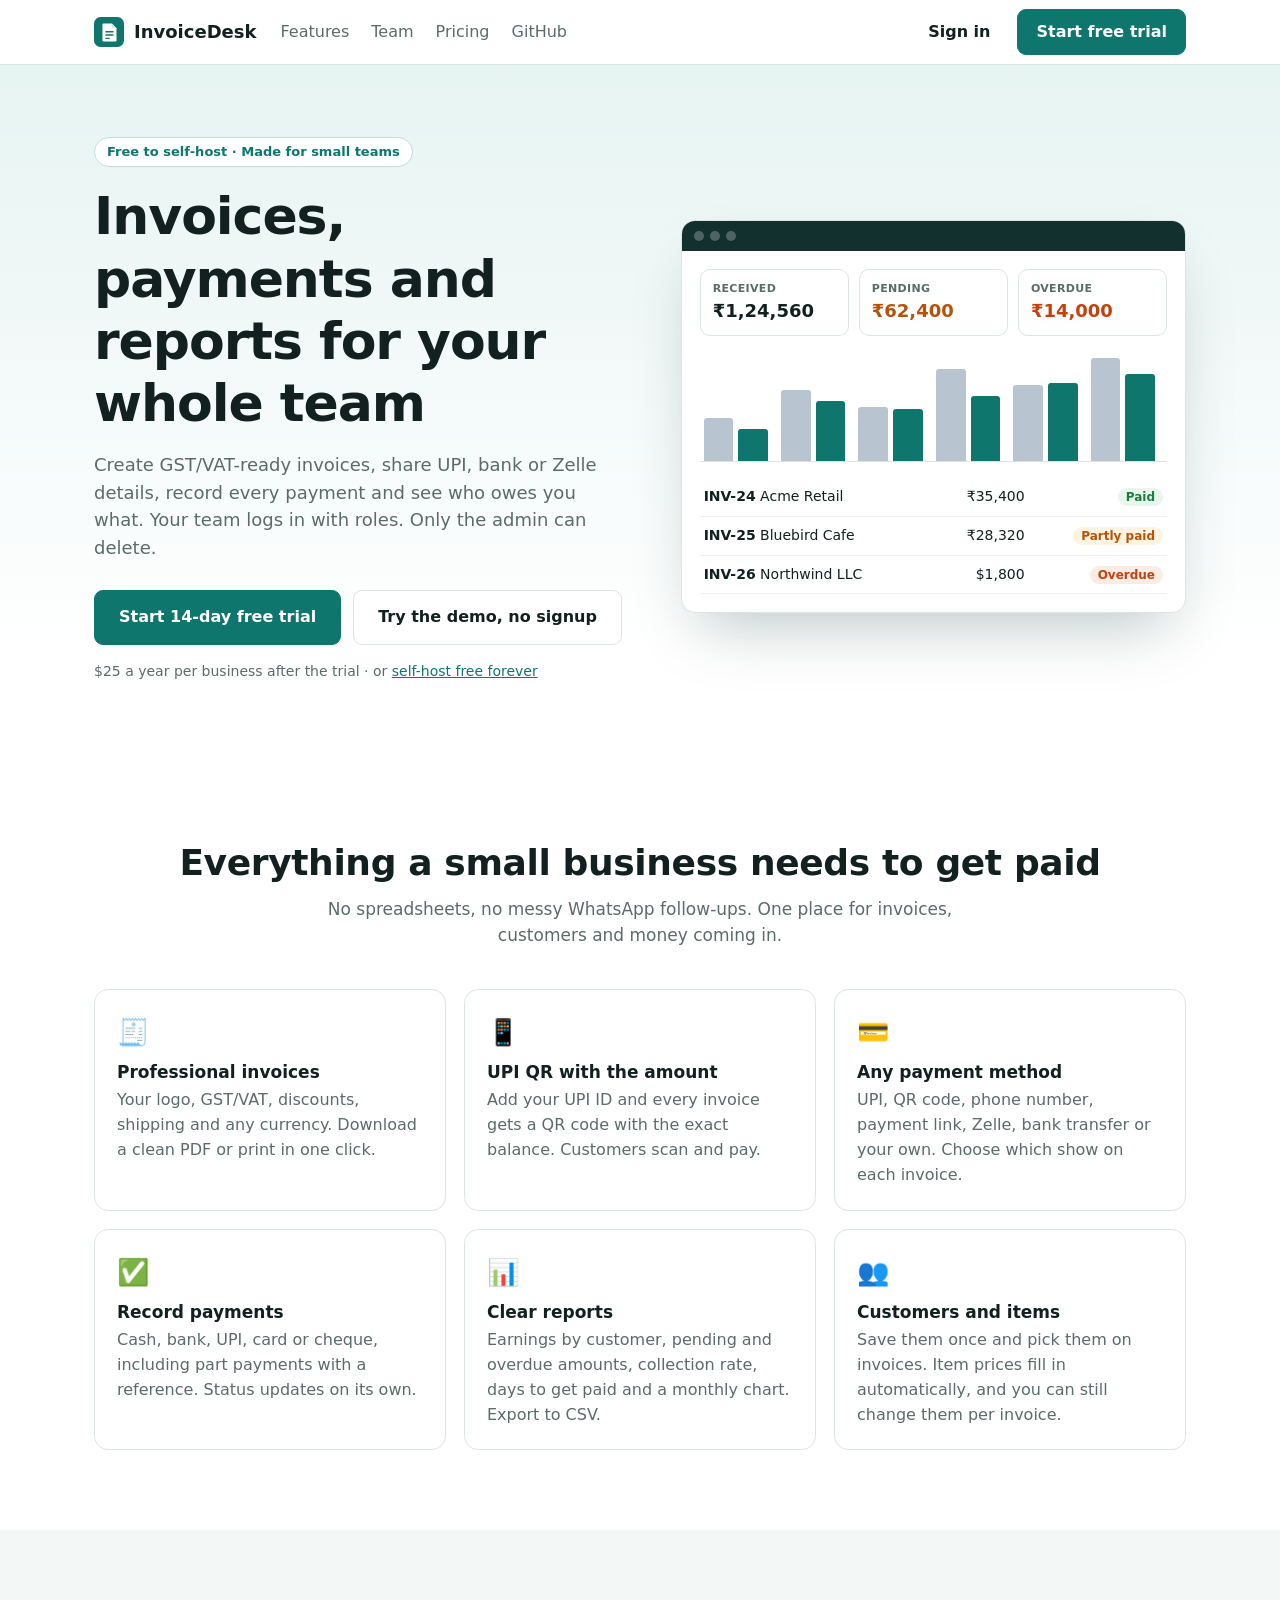
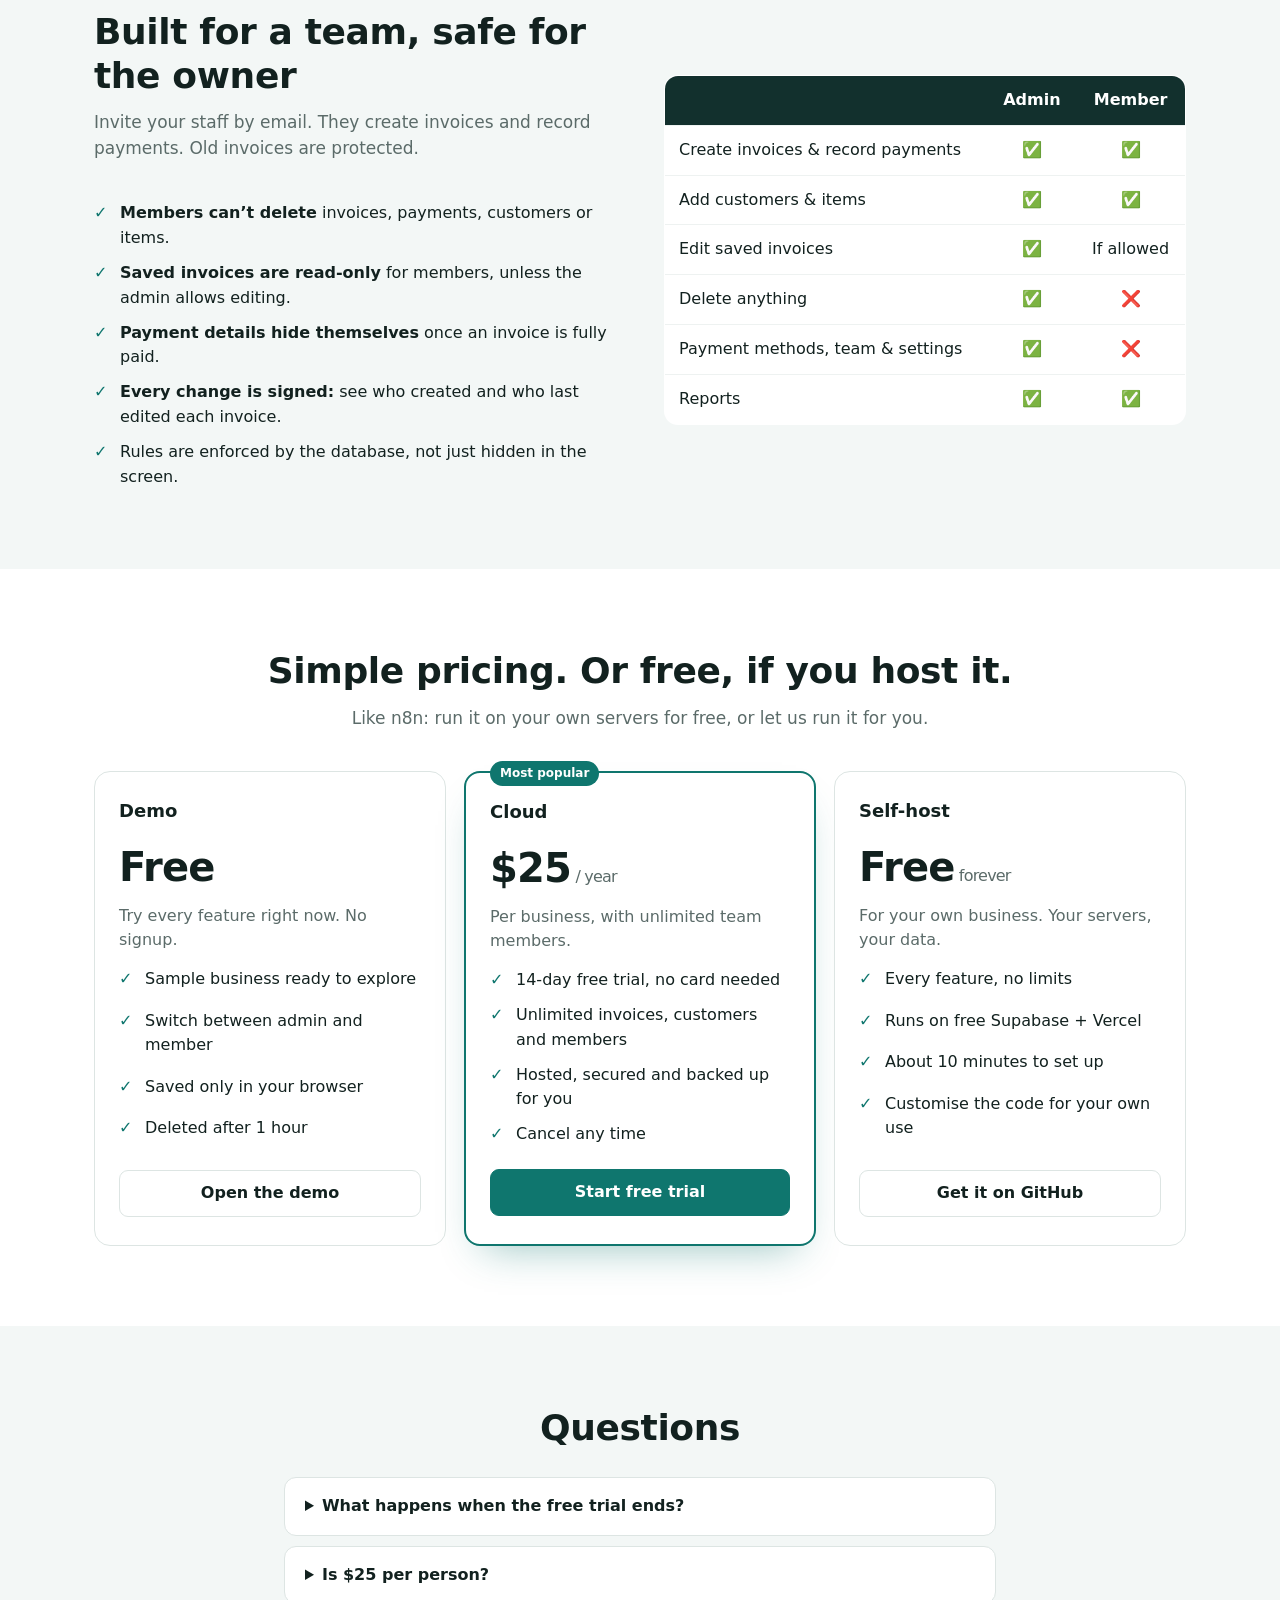
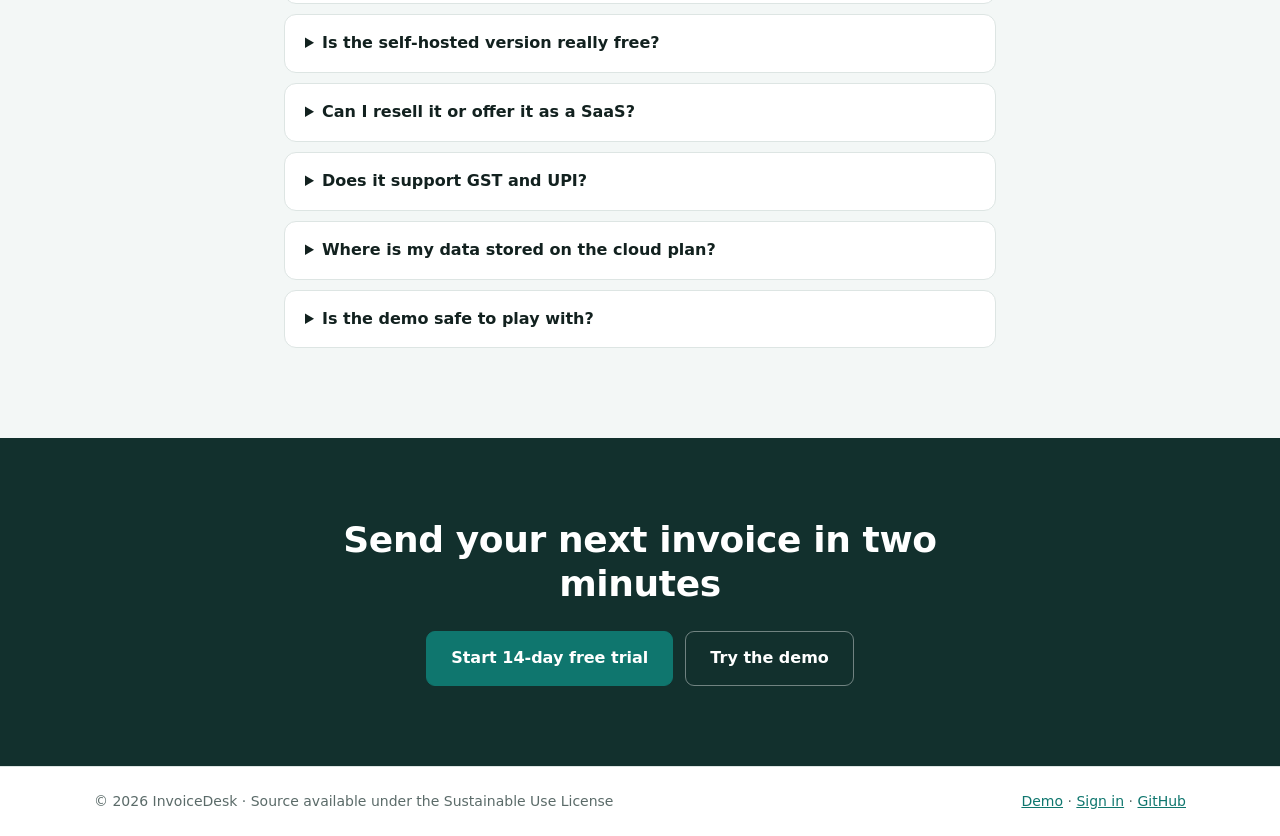
==== commit 9df835d7: "Switch from MIT to the Sustainable Use License (fair-code) Free to use and modify for yourself or yo" ====
--- a/index.html
+++ b/index.html
@@ -3,11 +3,11 @@
 <head>
   <meta charset="utf-8">
   <meta name="viewport" content="width=device-width, initial-scale=1">
-  <title>InvoiceDesk – open-source invoicing for small teams</title>
+  <title>InvoiceDesk – invoicing for small teams, free to self-host</title>
   <meta name="description" content="Invoicing for small businesses and freelancers with team logins, customers, items, UPI / bank / Zelle payment details, payment tracking and reports. Self-host free, or use our cloud for $25 a year.">
   <meta name="theme-color" content="#0f766e">
   <meta property="og:type" content="website">
-  <meta property="og:title" content="InvoiceDesk – open-source invoicing for small teams">
+  <meta property="og:title" content="InvoiceDesk – invoicing for small teams, free to self-host">
   <meta property="og:description" content="Team logins, payment tracking and reports. Self-host free, or $25/year on our cloud. Try the demo without signing up.">
   <link rel="icon" href="assets/img/favicon.svg" type="image/svg+xml">
   <link rel="stylesheet" href="assets/site.css">
@@ -20,7 +20,7 @@
   </script>
   <script type="application/ld+json">
   {"@context":"https://schema.org","@type":"SoftwareApplication","name":"InvoiceDesk","applicationCategory":"BusinessApplication","operatingSystem":"Web",
-   "offers":[{"@type":"Offer","price":"0","priceCurrency":"USD","description":"Self-hosted, open source"},{"@type":"Offer","price":"25","priceCurrency":"USD","description":"Cloud, per business per year"}]}
+   "offers":[{"@type":"Offer","price":"0","priceCurrency":"USD","description":"Self-hosted, for your own business"},{"@type":"Offer","price":"25","priceCurrency":"USD","description":"Cloud, per business per year"}]}
   </script>
 </head>
 <body>
@@ -44,7 +44,7 @@
     <section class="hero">
       <div class="wrap hero-in">
         <div class="hero-text">
-          <span class="eyebrow">Open source · Made for small teams</span>
+          <span class="eyebrow">Free to self-host · Made for small teams</span>
           <h1>Invoices, payments and reports for your whole team</h1>
           <p class="lead">Create GST/VAT-ready invoices, share UPI, bank or Zelle details, record every payment and see who owes you what. Your team logs in with roles. Only the admin can delete.</p>
           <div class="cta-row">
@@ -155,12 +155,12 @@
           <article class="price">
             <h3>Self-host</h3>
             <div class="amount">Free<span> forever</span></div>
-            <p class="desc">Open source (MIT). Your servers, your data.</p>
+            <p class="desc">For your own business. Your servers, your data.</p>
             <ul class="ticks">
               <li>Every feature, no limits</li>
               <li>Runs on free Supabase + Vercel</li>
               <li>About 10 minutes to set up</li>
-              <li>Change the code however you like</li>
+              <li>Customise the code for your own use</li>
             </ul>
             <a class="btn block" href="https://github.com/amanverma-gh/invoicedesk" target="_blank" rel="noopener">Get it on GitHub</a>
           </article>
@@ -173,7 +173,8 @@
         <h2>Questions</h2>
         <details><summary>What happens when the free trial ends?</summary><p>Your account is locked until the admin subscribes for $25 a year. Nothing is deleted: subscribe and everything is back exactly as you left it.</p></details>
         <details><summary>Is $25 per person?</summary><p>No. It is $25 a year per business, however many team members you add.</p></details>
-        <details><summary>Is the self-hosted version really free?</summary><p>Yes. The full source code is on GitHub under the MIT license. Create a free Supabase project, run one SQL file and deploy the files to any static host.</p></details>
+        <details><summary>Is the self-hosted version really free?</summary><p>Yes, for your own personal or business use. The full source code is on GitHub. Create a free Supabase project, run one SQL file and deploy the files to any static host.</p></details>
+        <details><summary>Can I resell it or offer it as a SaaS?</summary><p>No. Like n8n, InvoiceDesk is fair-code: free to use and change for yourself or your company, but you may not sell it or host it for other people. For that, contact us for a commercial license.</p></details>
         <details><summary>Does it support GST and UPI?</summary><p>Yes. Set your GST rate and GSTIN once. Add your UPI ID and each invoice shows a QR code with the exact amount due. Customers abroad can pay by Zelle, bank transfer or a payment link.</p></details>
         <details><summary>Where is my data stored on the cloud plan?</summary><p>In a Supabase (PostgreSQL) database with row-level security, so each business can only ever see its own data.</p></details>
         <details><summary>Is the demo safe to play with?</summary><p>Yes. It never touches our servers. Everything stays in your browser and is deleted automatically after one hour.</p></details>
@@ -193,7 +194,7 @@
 
   <footer class="foot">
     <div class="wrap foot-in">
-      <span>© 2026 InvoiceDesk · Open source under the MIT license</span>
+      <span>© 2026 InvoiceDesk · Source available under the Sustainable Use License</span>
       <span><a href="demo/">Demo</a> · <a href="app/">Sign in</a> · <a href="https://github.com/amanverma-gh/invoicedesk" target="_blank" rel="noopener">GitHub</a></span>
     </div>
   </footer>
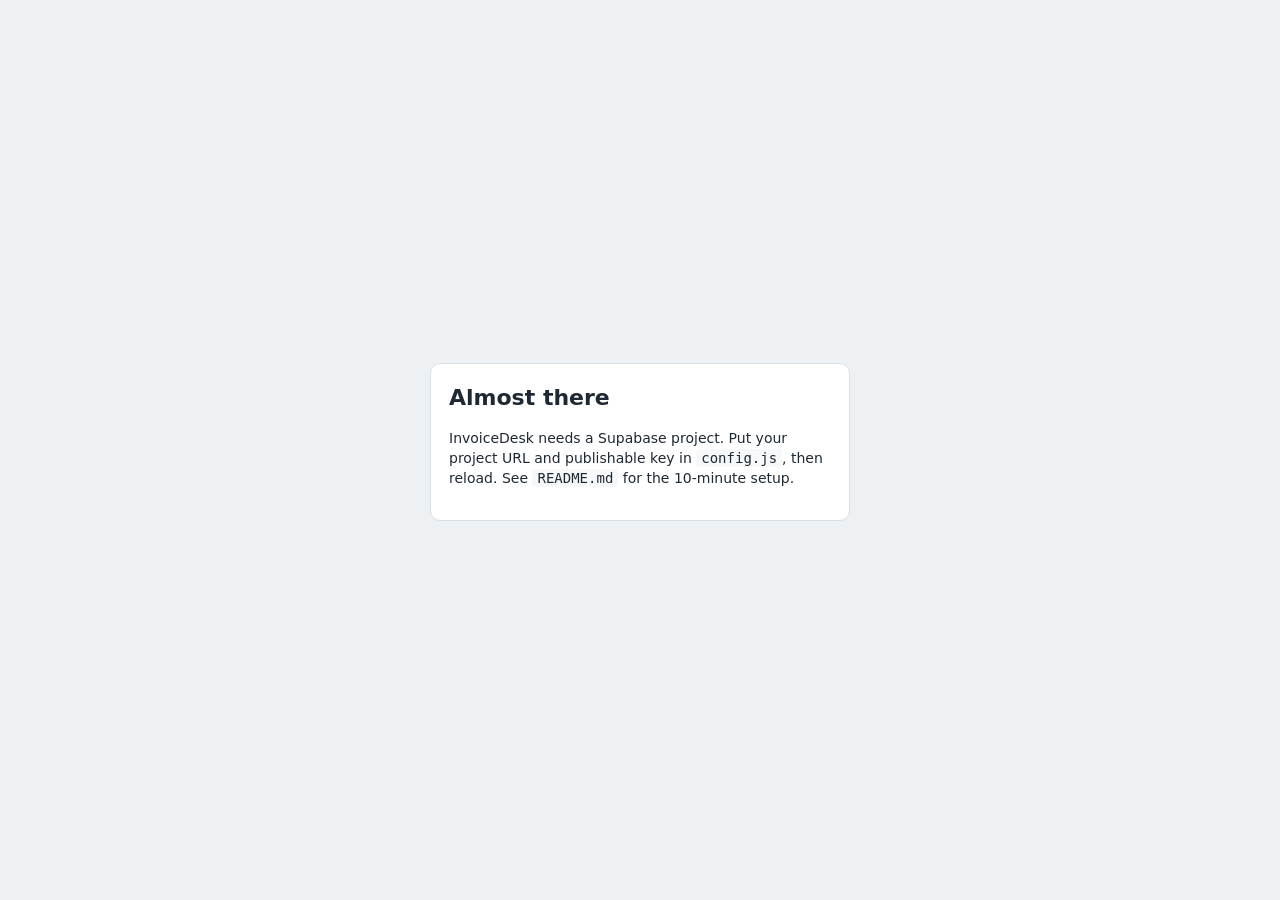
==== commit 0cb90045: "Make this the self-host edition The landing page, no-signup demo and Polar billing functions now liv" ====
--- a/index.html
+++ b/index.html
@@ -2,201 +2,10 @@
 <html lang="en">
 <head>
   <meta charset="utf-8">
-  <meta name="viewport" content="width=device-width, initial-scale=1">
-  <title>InvoiceDesk – invoicing for small teams, free to self-host</title>
-  <meta name="description" content="Invoicing for small businesses and freelancers with team logins, customers, items, UPI / bank / Zelle payment details, payment tracking and reports. Self-host free, or use our cloud for $25 a year.">
-  <meta name="theme-color" content="#0f766e">
-  <meta property="og:type" content="website">
-  <meta property="og:title" content="InvoiceDesk – invoicing for small teams, free to self-host">
-  <meta property="og:description" content="Team logins, payment tracking and reports. Self-host free, or $25/year on our cloud. Try the demo without signing up.">
-  <link rel="icon" href="assets/img/favicon.svg" type="image/svg+xml">
-  <link rel="stylesheet" href="assets/site.css">
-  <script src="config.js"></script>
-  <!-- self-hosted copies can skip this page: set landing: false in config.js -->
-  <!-- email confirmation / password reset links that land here belong to the app -->
-  <script>
-    if ((window.INVOICEDESK && window.INVOICEDESK.landing === false) || /[?&](code|error_description)=/.test(location.search) || /access_token=|error_description=/.test(location.hash))
-      location.replace('app/' + location.search + location.hash);
-  </script>
-  <script type="application/ld+json">
-  {"@context":"https://schema.org","@type":"SoftwareApplication","name":"InvoiceDesk","applicationCategory":"BusinessApplication","operatingSystem":"Web",
-   "offers":[{"@type":"Offer","price":"0","priceCurrency":"USD","description":"Self-hosted, for your own business"},{"@type":"Offer","price":"25","priceCurrency":"USD","description":"Cloud, per business per year"}]}
-  </script>
+  <title>InvoiceDesk</title>
+  <meta http-equiv="refresh" content="0; url=app/">
+  <!-- keeps email confirmation / password reset parameters on the way to the app -->
+  <script>location.replace('app/' + location.search + location.hash);</script>
 </head>
-<body>
-  <header class="nav">
-    <div class="wrap nav-in">
-      <a class="logo" href="./"><img src="assets/img/favicon.svg" alt="" width="30" height="30"> InvoiceDesk</a>
-      <nav class="links" aria-label="Main">
-        <a href="#features">Features</a>
-        <a href="#team">Team</a>
-        <a href="#pricing">Pricing</a>
-        <a href="https://github.com/amanverma-gh/invoicedesk" target="_blank" rel="noopener">GitHub</a>
-      </nav>
-      <div class="nav-cta">
-        <a class="btn ghost" href="app/">Sign in</a>
-        <a class="btn primary" href="app/#signup">Start free trial</a>
-      </div>
-    </div>
-  </header>
-
-  <main>
-    <section class="hero">
-      <div class="wrap hero-in">
-        <div class="hero-text">
-          <span class="eyebrow">Free to self-host · Made for small teams</span>
-          <h1>Invoices, payments and reports for your whole team</h1>
-          <p class="lead">Create GST/VAT-ready invoices, share UPI, bank or Zelle details, record every payment and see who owes you what. Your team logs in with roles. Only the admin can delete.</p>
-          <div class="cta-row">
-            <a class="btn primary big" href="app/#signup">Start 14-day free trial</a>
-            <a class="btn big" href="demo/">Try the demo, no signup</a>
-          </div>
-          <p class="fine">$25 a year per business after the trial · or <a href="https://github.com/amanverma-gh/invoicedesk" target="_blank" rel="noopener">self-host free forever</a></p>
-        </div>
-
-        <div class="mock" aria-hidden="true">
-          <div class="mock-bar"><i></i><i></i><i></i></div>
-          <div class="mock-body">
-            <div class="mock-kpis">
-              <div><span>Received</span><b>₹1,24,560</b></div>
-              <div><span>Pending</span><b class="warn">₹62,400</b></div>
-              <div><span>Overdue</span><b class="bad">₹14,000</b></div>
-            </div>
-            <div class="mock-chart">
-              <i style="height:40%"></i><i class="r" style="height:30%"></i>
-              <i style="height:65%"></i><i class="r" style="height:55%"></i>
-              <i style="height:50%"></i><i class="r" style="height:48%"></i>
-              <i style="height:85%"></i><i class="r" style="height:60%"></i>
-              <i style="height:70%"></i><i class="r" style="height:72%"></i>
-              <i style="height:95%"></i><i class="r" style="height:80%"></i>
-            </div>
-            <table>
-              <tr><td><b>INV-24</b> Acme Retail</td><td>₹35,400</td><td><em class="paid">Paid</em></td></tr>
-              <tr><td><b>INV-25</b> Bluebird Cafe</td><td>₹28,320</td><td><em class="part">Partly paid</em></td></tr>
-              <tr><td><b>INV-26</b> Northwind LLC</td><td>$1,800</td><td><em class="due">Overdue</em></td></tr>
-            </table>
-          </div>
-        </div>
-      </div>
-    </section>
-
-    <section class="section" id="features">
-      <div class="wrap">
-        <h2>Everything a small business needs to get paid</h2>
-        <p class="section-lead">No spreadsheets, no messy WhatsApp follow-ups. One place for invoices, customers and money coming in.</p>
-        <div class="grid3">
-          <article class="feat"><span>🧾</span><h3>Professional invoices</h3><p>Your logo, GST/VAT, discounts, shipping and any currency. Download a clean PDF or print in one click.</p></article>
-          <article class="feat"><span>📱</span><h3>UPI QR with the amount</h3><p>Add your UPI ID and every invoice gets a QR code with the exact balance. Customers scan and pay.</p></article>
-          <article class="feat"><span>💳</span><h3>Any payment method</h3><p>UPI, QR code, phone number, payment link, Zelle, bank transfer or your own. Choose which show on each invoice.</p></article>
-          <article class="feat"><span>✅</span><h3>Record payments</h3><p>Cash, bank, UPI, card or cheque, including part payments with a reference. Status updates on its own.</p></article>
-          <article class="feat"><span>📊</span><h3>Clear reports</h3><p>Earnings by customer, pending and overdue amounts, collection rate, days to get paid and a monthly chart. Export to CSV.</p></article>
-          <article class="feat"><span>👥</span><h3>Customers and items</h3><p>Save them once and pick them on invoices. Item prices fill in automatically, and you can still change them per invoice.</p></article>
-        </div>
-      </div>
-    </section>
-
-    <section class="section alt" id="team">
-      <div class="wrap team-in">
-        <div>
-          <h2>Built for a team, safe for the owner</h2>
-          <p class="section-lead left">Invite your staff by email. They create invoices and record payments. Old invoices are protected.</p>
-          <ul class="ticks">
-            <li><b>Members can’t delete</b> invoices, payments, customers or items.</li>
-            <li><b>Saved invoices are read-only</b> for members, unless the admin allows editing.</li>
-            <li><b>Payment details hide themselves</b> once an invoice is fully paid.</li>
-            <li><b>Every change is signed:</b> see who created and who last edited each invoice.</li>
-            <li>Rules are enforced by the database, not just hidden in the screen.</li>
-          </ul>
-        </div>
-        <table class="roles">
-          <thead><tr><th></th><th>Admin</th><th>Member</th></tr></thead>
-          <tbody>
-            <tr><td>Create invoices &amp; record payments</td><td>✅</td><td>✅</td></tr>
-            <tr><td>Add customers &amp; items</td><td>✅</td><td>✅</td></tr>
-            <tr><td>Edit saved invoices</td><td>✅</td><td>If allowed</td></tr>
-            <tr><td>Delete anything</td><td>✅</td><td>❌</td></tr>
-            <tr><td>Payment methods, team &amp; settings</td><td>✅</td><td>❌</td></tr>
-            <tr><td>Reports</td><td>✅</td><td>✅</td></tr>
-          </tbody>
-        </table>
-      </div>
-    </section>
-
-    <section class="section" id="pricing">
-      <div class="wrap">
-        <h2>Simple pricing. Or free, if you host it.</h2>
-        <p class="section-lead">Like n8n: run it on your own servers for free, or let us run it for you.</p>
-        <div class="grid3 prices">
-          <article class="price">
-            <h3>Demo</h3>
-            <div class="amount">Free</div>
-            <p class="desc">Try every feature right now. No signup.</p>
-            <ul class="ticks">
-              <li>Sample business ready to explore</li>
-              <li>Switch between admin and member</li>
-              <li>Saved only in your browser</li>
-              <li>Deleted after 1 hour</li>
-            </ul>
-            <a class="btn block" href="demo/">Open the demo</a>
-          </article>
-          <article class="price featured">
-            <span class="badge">Most popular</span>
-            <h3>Cloud</h3>
-            <div class="amount">$25<span> / year</span></div>
-            <p class="desc">Per business, with unlimited team members.</p>
-            <ul class="ticks">
-              <li>14-day free trial, no card needed</li>
-              <li>Unlimited invoices, customers and members</li>
-              <li>Hosted, secured and backed up for you</li>
-              <li>Cancel any time</li>
-            </ul>
-            <a class="btn primary block" href="app/#signup">Start free trial</a>
-          </article>
-          <article class="price">
-            <h3>Self-host</h3>
-            <div class="amount">Free<span> forever</span></div>
-            <p class="desc">For your own business. Your servers, your data.</p>
-            <ul class="ticks">
-              <li>Every feature, no limits</li>
-              <li>Runs on free Supabase + Vercel</li>
-              <li>About 10 minutes to set up</li>
-              <li>Customise the code for your own use</li>
-            </ul>
-            <a class="btn block" href="https://github.com/amanverma-gh/invoicedesk" target="_blank" rel="noopener">Get it on GitHub</a>
-          </article>
-        </div>
-      </div>
-    </section>
-
-    <section class="section alt" id="faq">
-      <div class="wrap narrow">
-        <h2>Questions</h2>
-        <details><summary>What happens when the free trial ends?</summary><p>Your account is locked until the admin subscribes for $25 a year. Nothing is deleted: subscribe and everything is back exactly as you left it.</p></details>
-        <details><summary>Is $25 per person?</summary><p>No. It is $25 a year per business, however many team members you add.</p></details>
-        <details><summary>Is the self-hosted version really free?</summary><p>Yes, for your own personal or business use. The full source code is on GitHub. Create a free Supabase project, run one SQL file and deploy the files to any static host.</p></details>
-        <details><summary>Can I resell it or offer it as a SaaS?</summary><p>No. Like n8n, InvoiceDesk is fair-code: free to use and change for yourself or your company, but you may not sell it or host it for other people. For that, contact us for a commercial license.</p></details>
-        <details><summary>Does it support GST and UPI?</summary><p>Yes. Set your GST rate and GSTIN once. Add your UPI ID and each invoice shows a QR code with the exact amount due. Customers abroad can pay by Zelle, bank transfer or a payment link.</p></details>
-        <details><summary>Where is my data stored on the cloud plan?</summary><p>In a Supabase (PostgreSQL) database with row-level security, so each business can only ever see its own data.</p></details>
-        <details><summary>Is the demo safe to play with?</summary><p>Yes. It never touches our servers. Everything stays in your browser and is deleted automatically after one hour.</p></details>
-      </div>
-    </section>
-
-    <section class="section final">
-      <div class="wrap narrow center">
-        <h2>Send your next invoice in two minutes</h2>
-        <div class="cta-row center">
-          <a class="btn primary big" href="app/#signup">Start 14-day free trial</a>
-          <a class="btn big light" href="demo/">Try the demo</a>
-        </div>
-      </div>
-    </section>
-  </main>
-
-  <footer class="foot">
-    <div class="wrap foot-in">
-      <span>© 2026 InvoiceDesk · Source available under the Sustainable Use License</span>
-      <span><a href="demo/">Demo</a> · <a href="app/">Sign in</a> · <a href="https://github.com/amanverma-gh/invoicedesk" target="_blank" rel="noopener">GitHub</a></span>
-    </div>
-  </footer>
-</body>
+<body><a href="app/">Open InvoiceDesk</a></body>
 </html>
